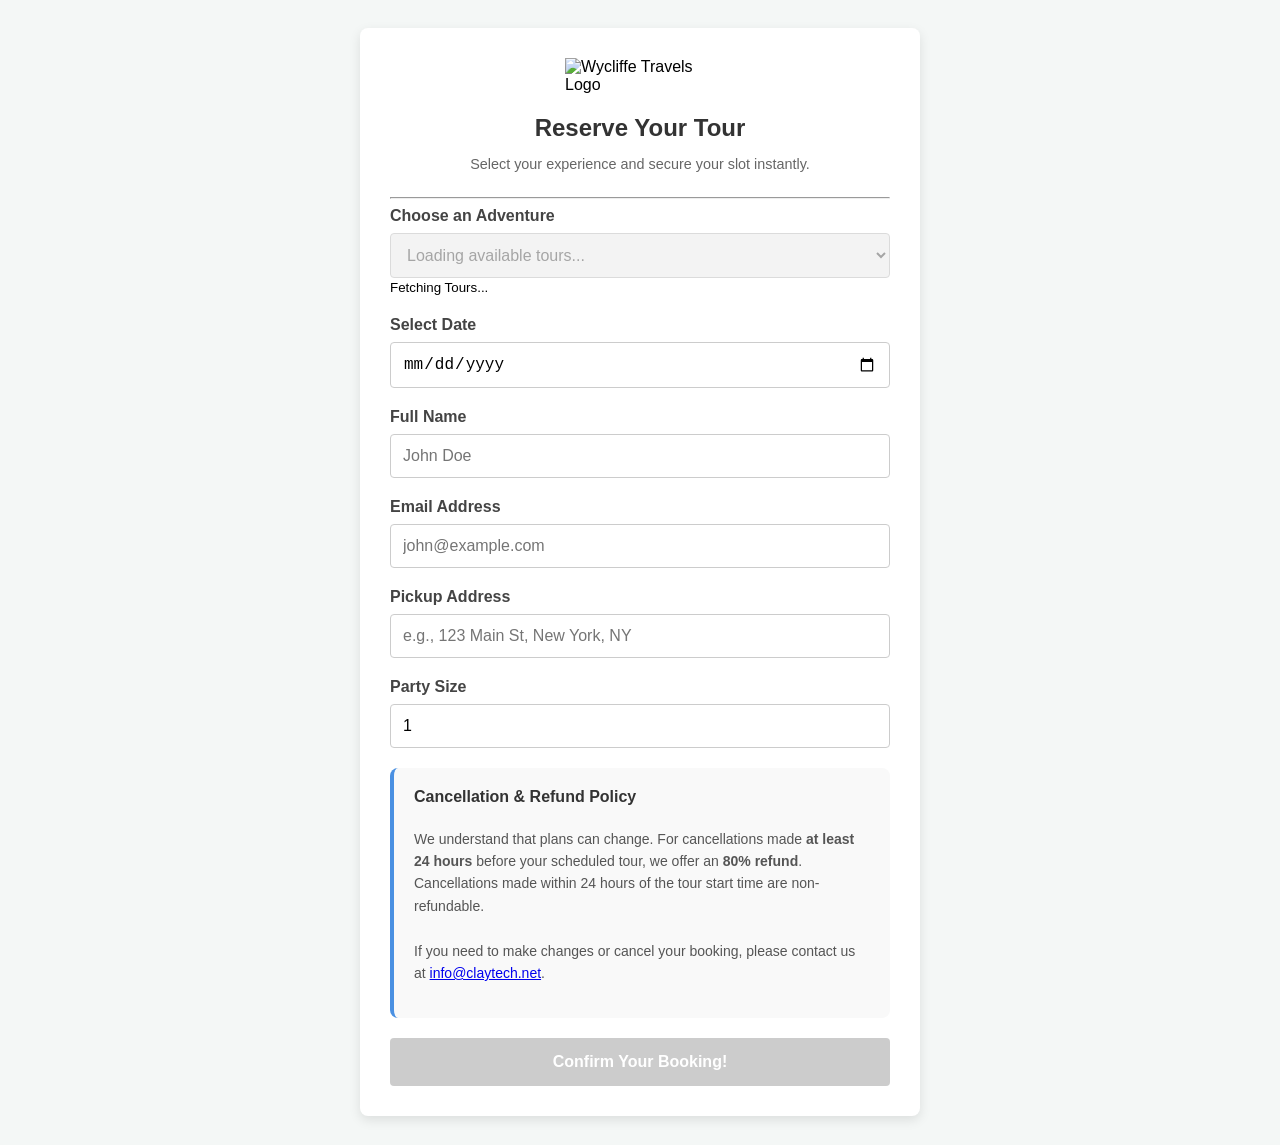
==== index.html @ ba6a8d34 "WYCLIFFE webpages" ====
<!DOCTYPE html>
<html lang="en">
<head>
    <meta charset="UTF-8">
    <meta name="viewport" content="width=device-width, initial-scale=1.0">
    <title>Book Your Adventure - Wycliffe Travels Safari & Tour</title>
    <link rel="stylesheet" href="styles.css">
</head>
<body>

<div class="booking-container">
    <div>
    <img src="https://clay-tech-public-assets.s3.us-east-1.amazonaws.com/Wycliffe+Travels+Logo.png" alt="Wycliffe Travels Logo" class="logo">
    </div>
    <h2>Reserve Your Tour</h2>
    <p class="subtitle">Select your experience and secure your slot instantly.</p>

    <hr>

    <form id="bookingForm">

        <div class="form-group">
            <label for="tourSelect">Choose an Adventure</label>
            <select id="tourSelect" required disabled>
                <option value="" selected disabled>Loading available tours...</option>
            </select>
            <small id="loadingStatus" class="status-text">Fetching Tours...</small>
        </div>

        <div class="form-group">
            <label for="bookingDate">Select Date</label>
            <input type="date" id="bookingDate" required>
        </div>

        <div class="form-row">
            <div class="form-group">
                <label for="customerName">Full Name</label>
                <input type="text" id="customerName" placeholder="John Doe" required minlength="3">
            </div>
            <div class="form-group">
                <label for="customerEmail">Email Address</label>
                <input type="email" id="customerEmail" placeholder="john@example.com" required>
            </div>
            <div class="form-group">
                <label for="pickupAddress">Pickup Address</label>
                <input type="text" id="pickupAddress" placeholder="e.g., 123 Main St, New York, NY" required minlength="5">
            </div>
            <div class="form-group">
                <label for="partySize">Party Size</label>
                <input type="number" id="partySize" name="partySize" min="1" max="25" step="1" value="1" required>
            </div>
        </div>

        <div style="background-color: #f9f9f9; padding: 20px; border-radius: 8px; border-left: 4px solid #4a90e2; margin: 20px 0;">
            <h4 style="margin-top: 0; color: #333;">Cancellation & Refund Policy</h4>
            <p style="font-size: 14px; color: #555; line-height: 1.6;">
                We understand that plans can change. For cancellations made <strong>at least 24 hours</strong> before your scheduled tour, we offer an <strong>80% refund</strong>.
                Cancellations made within 24 hours of the tour start time are non-refundable.
                <br><br>
                If you need to make changes or cancel your booking, please contact us at
                <a href="mailto:info@claytech.net">info@claytech.net</a>.
            </p>
        </div>
        <div id="messageBox" class="hidden"></div>
        <button type="submit" id="submitBtn" class="submit-button" disabled>
            Confirm Your Booking!
        </button>

    </form>
</div>
<script src="config.js"></script>
<script src="app.js"></script>
</body>
</html>
---- styles.css ----
/* General container styling */
body {
    font-family: 'Segoe UI', Tahoma, Geneva, Verdana, sans-serif;
    background-color: #f4f7f6;
    display: flex;
    justify-content: center;
    padding: 20px;
}

.booking-container {
    background-color: #ffffff;
    padding: 30px;
    border-radius: 8px;
    box-shadow: 0 4px 12px rgba(0, 0, 0, 0.1);
    width: 100%;
    max-width: 500px;
}

/* Logo styling */
.logo {
    display: block;
    max-width: 150px;
    height: auto;
    margin: 0 auto 20px auto;
}

/* Typography */
h2 {
    text-align: center;
    color: #333;
    margin-bottom: 10px;
}

.subtitle {
    text-align: center;
    color: #666;
    margin-bottom: 25px;
    font-size: 0.9em;
}

/* Form layout - Stacked vertically */
.form-group {
    width: 100%;
    margin-bottom: 20px;
}

.form-group label {
    display: block;
    margin-bottom: 8px;
    font-weight: 600;
    color: #444;
}

.form-group input,
.form-group select {
    width: 100%;
    padding: 12px;
    border: 1px solid #ccc;
    border-radius: 4px;
    box-sizing: border-box; /* Important for width calculations */
    font-size: 16px;
}

/* Button styling */
.submit-button {
    width: 100%;
    padding: 15px;
    background-color: #000000;
    color: white;
    border: none;
    border-radius: 4px;
    font-size: 16px;
    font-weight: bold;
    cursor: pointer;
    transition: background-color 0.3s;
}

.submit-button:hover {
    background-color: #4a4b52;
}

.submit-button:disabled {
    background-color: #ccc;
    cursor: not-allowed;
}

/* Status message styling */
#messageBox {
    margin-top: 15px;
    padding: 10px;
    border-radius: 4px;
    text-align: center;
}

.info { background-color: #e7f3ff; color: #004085; }
.success { background-color: #d4edda; color: #155724; }
.error { background-color: #f8d7da; color: #721c24; }
.hidden { display: none; }
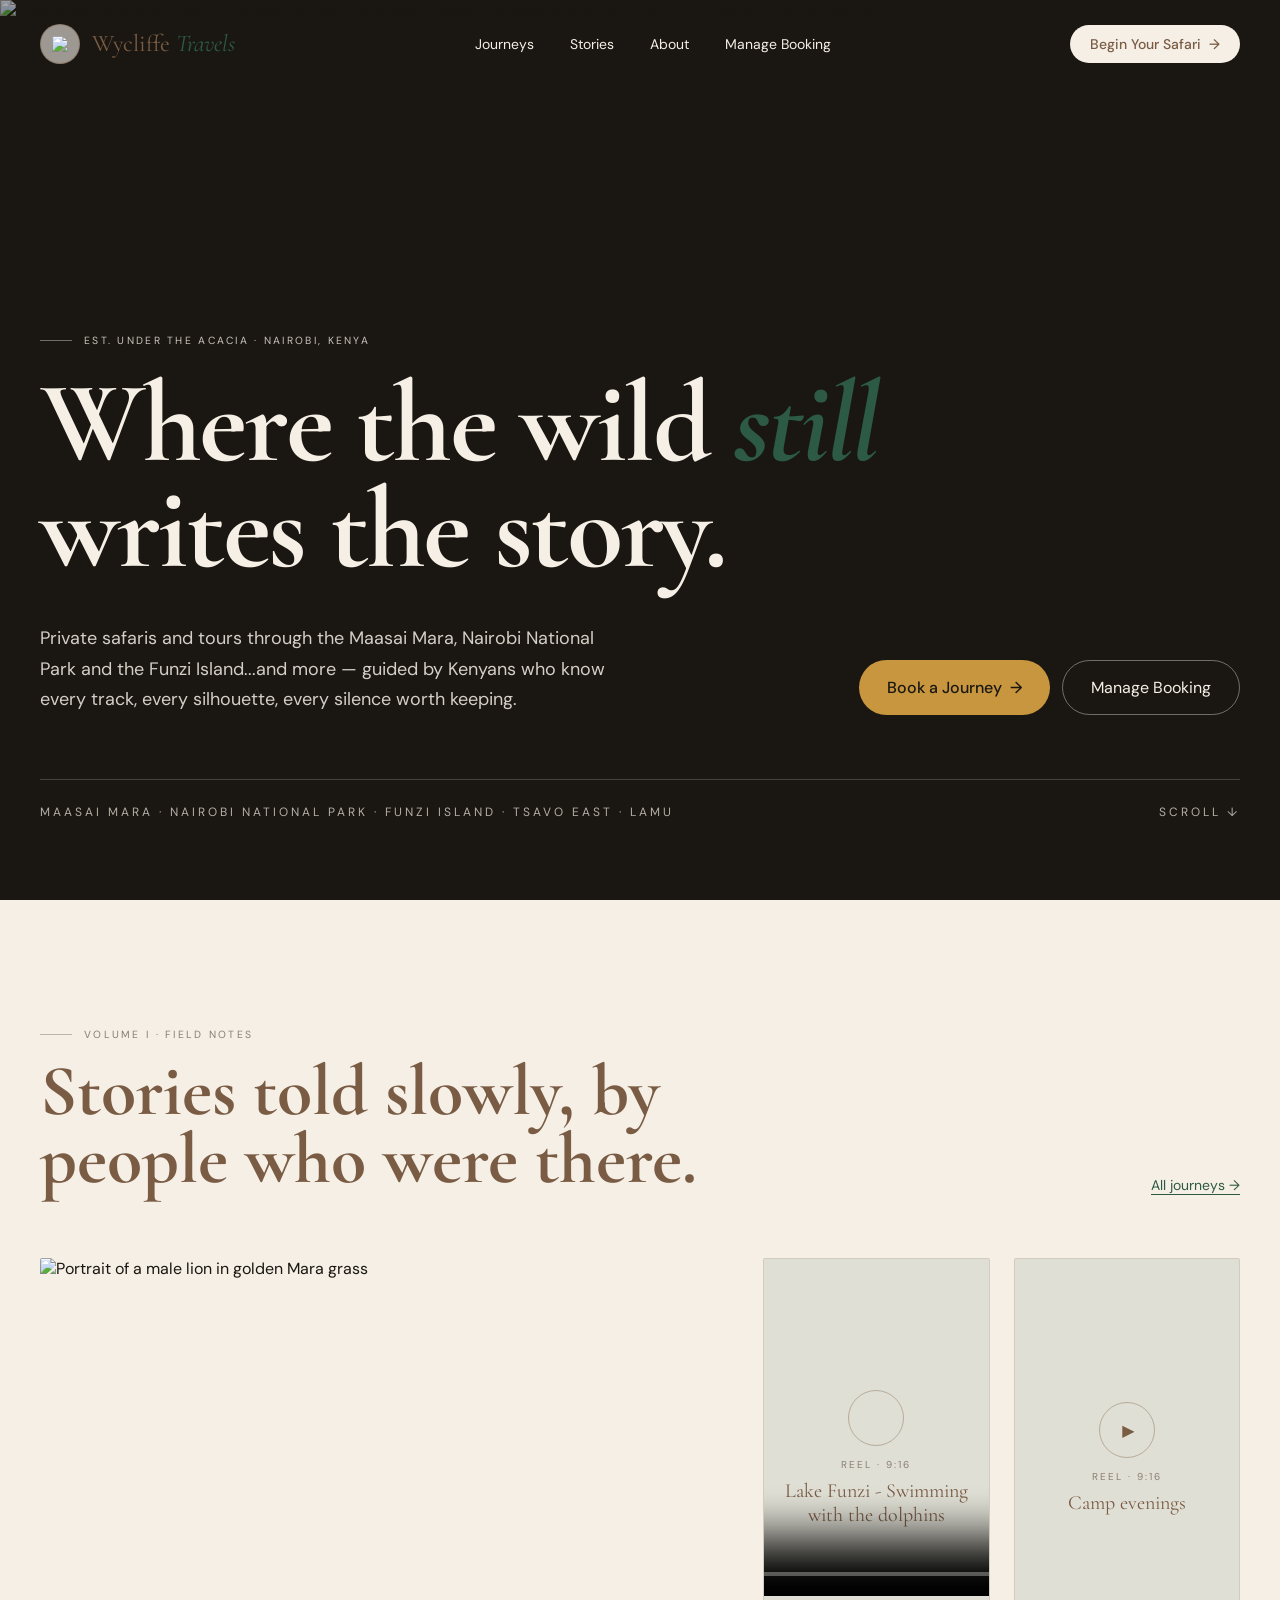
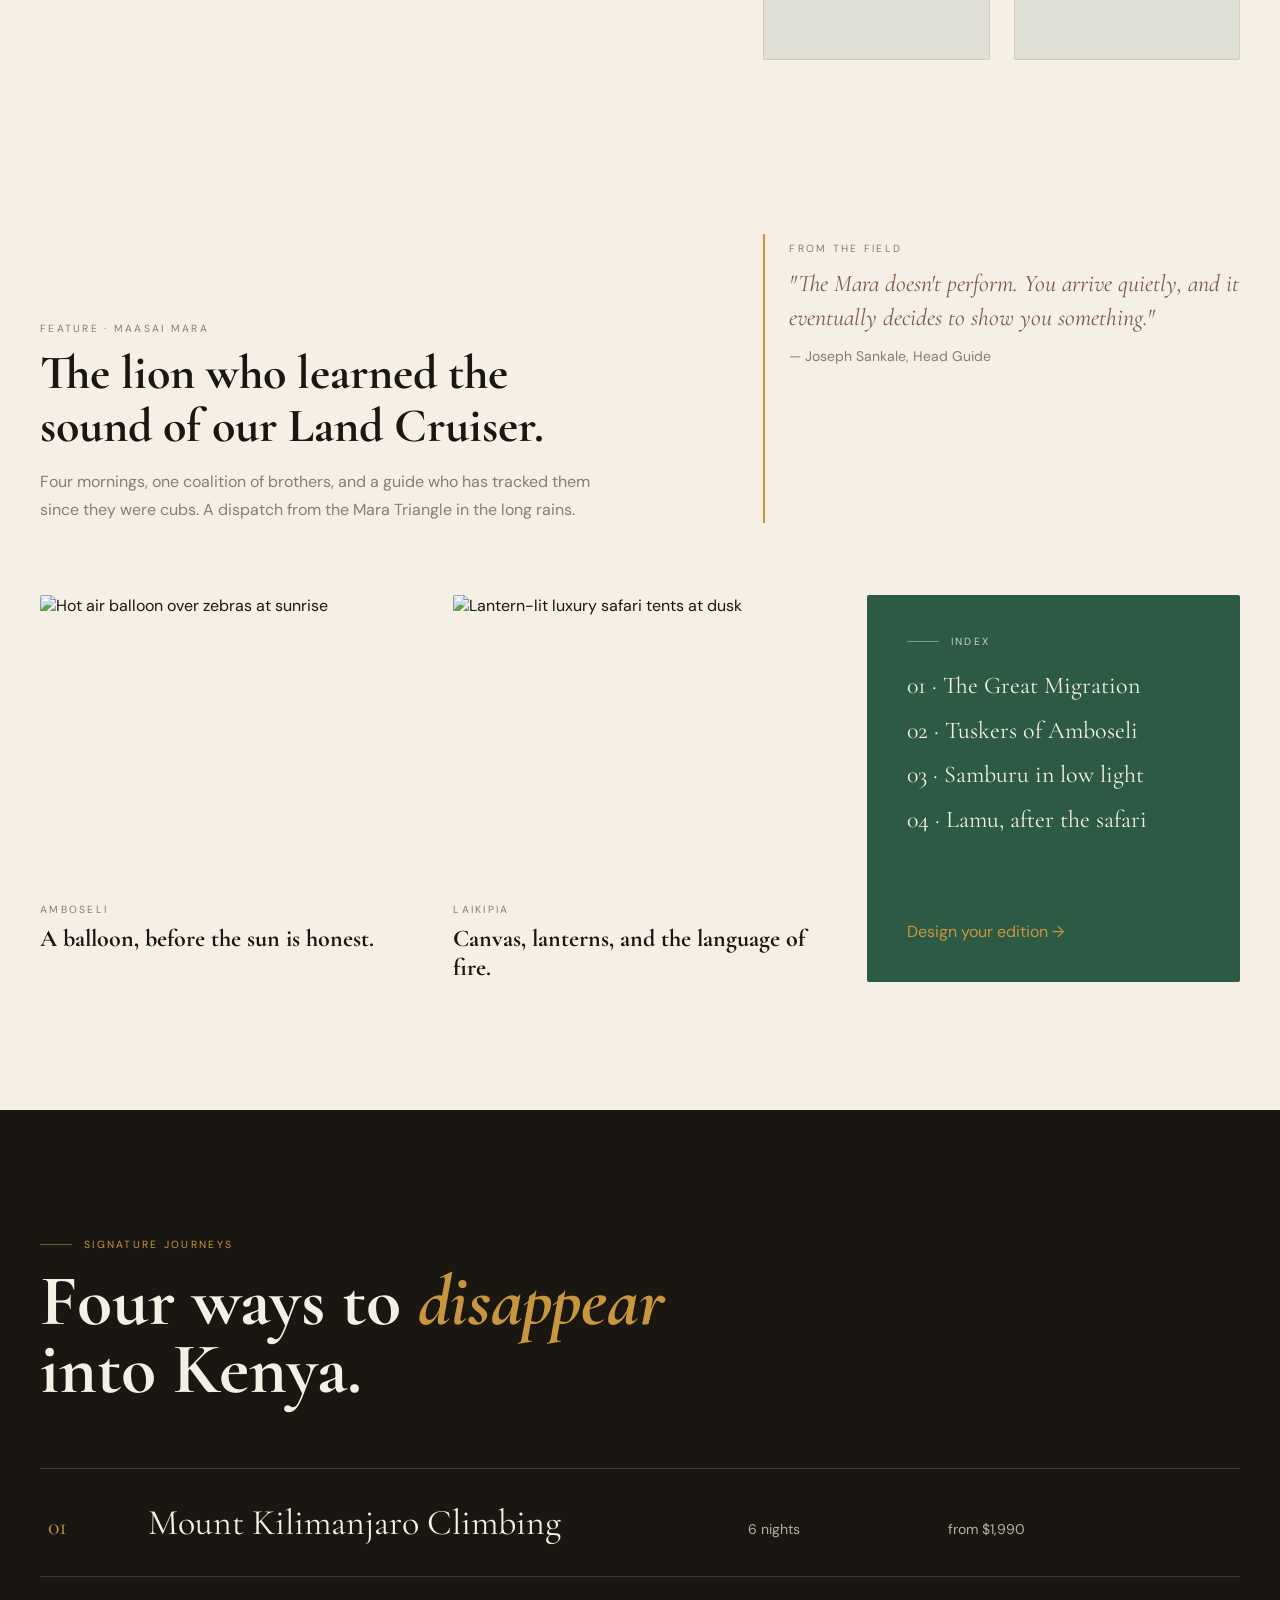
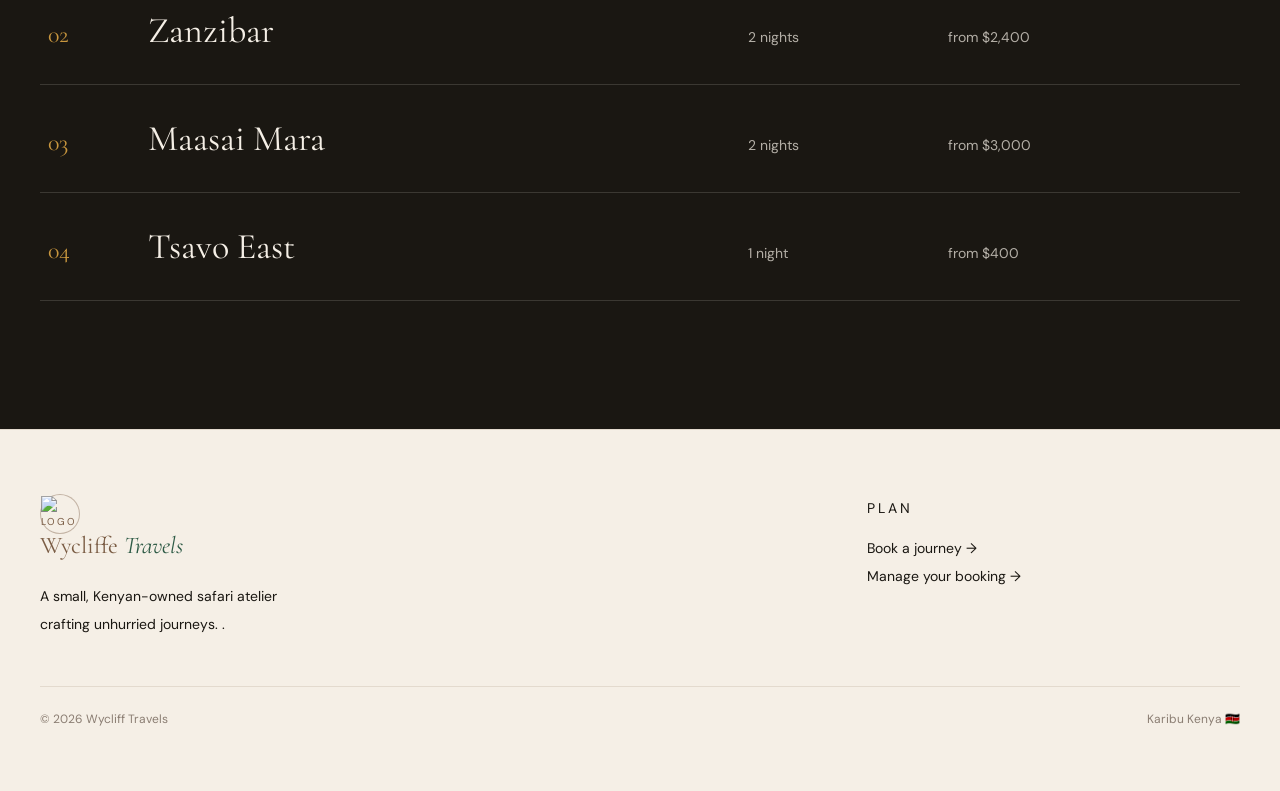
==== commit cc113de1: "new website." ====
--- a/index.html
+++ b/index.html
@@ -1,74 +1,1033 @@
 <!DOCTYPE html>
 <html lang="en">
 <head>
-    <meta charset="UTF-8">
-    <meta name="viewport" content="width=device-width, initial-scale=1.0">
-    <title>Book Your Adventure - Wycliffe Travels Safari & Tour</title>
-    <link rel="stylesheet" href="styles.css">
+  <meta charset="utf-8"/>
+  <meta name="viewport" content="width=device-width, initial-scale=1"/>
+  <title>Wycliffe Travels — Authentic Kenyan Safari &amp; Tour Experiences</title>
+  <meta name="author" content="Wycliffe Travels"/>
+  <meta name="description" content="Hand-crafted Kenyan safaris through the Maasai Mara, Amboseli and beyond. Wildlife, culture and quiet luxury under the acacia."/>
+  <meta property="og:type" content="website"/>
+  <meta property="og:title" content="Wycliffe Travels— Kenyan Safari &amp; Tours"/>
+  <meta property="og:description" content="Hand-crafted Kenyan safaris through the Maasai Mara, Amboseli and beyond."/>
+  <meta property="og:image" content="/src/assets/hero-savanna.jpg"/>
+  <meta name="twitter:card" content="summary"/>
+  <meta name="twitter:site" content="@WycliffeTravels"/>
+
+  <link rel="preconnect" href="https://fonts.googleapis.com"/>
+  <link rel="preconnect" href="https://fonts.gstatic.com" crossorigin/>
+  <link href="https://fonts.googleapis.com/css2?family=Cormorant+Garamond:ital,wght@0,400;0,500;0,600;1,400;1,500&family=DM+Sans:wght@300;400;500&display=swap" rel="stylesheet"/>
+
+  <style>
+    /* ── Design Tokens ───────────────────────────────────────────── */
+
+    :root {
+      --color-ink:     #1a1712;
+      --color-clay:    #7a5c44;
+      --color-cream:   #f5efe6;
+      --color-gold:    #c8963e;
+      --color-emerald: #2d5a45;
+      --color-muted:   #8a7d72;
+
+      --font-display: 'Cormorant Garamond', Georgia, serif;
+      --font-body:    'DM Sans', system-ui, sans-serif;
+    }
+
+    /* ── Reset ───────────────────────────────────────────────────── */
+    *, *::before, *::after { box-sizing: border-box; margin: 0; padding: 0; }
+    html { scroll-behavior: smooth; }
+    body {
+      font-family: var(--font-body);
+      background: var(--color-cream);
+      color: var(--color-ink);
+      -webkit-font-smoothing: antialiased;
+    }
+    img { display: block; max-width: 100%; }
+    a { color: inherit; text-decoration: none; }
+    ul { list-style: none; }
+
+    /* ── Utility Classes ─────────────────────────────────────────── */
+
+    /* Colors */
+    .text-cream   { color: var(--color-cream); }
+    .text-clay    { color: var(--color-clay); }
+    .text-gold    { color: var(--color-gold); }
+    .text-emerald { color: var(--color-emerald); }
+    .text-ink     { color: var(--color-ink); }
+    .text-muted   { color: var(--color-muted); }
+
+    .bg-ink    { background-color: var(--color-ink); }
+    .bg-cream  { background-color: var(--color-cream); }
+    .bg-emerald{ background-color: var(--color-emerald); }
+
+    /* Typography */
+    .font-display { font-family: var(--font-display); }
+
+    .eyebrow {
+      font-family: var(--font-body);
+      font-size: 0.65rem;
+      letter-spacing: 0.22em;
+      text-transform: uppercase;
+      color: var(--color-muted);
+      display: flex;
+      align-items: center;
+      gap: 0.75rem;
+    }
+    .eyebrow--gold  { color: var(--color-gold); }
+    .eyebrow--cream { color: rgba(245,239,230,0.8); }
+
+    .rule {
+      display: inline-block;
+      width: 2rem;
+      height: 1px;
+      background: currentColor;
+      opacity: 0.5;
+      flex-shrink: 0;
+    }
+
+    /* Layout */
+    .container {
+      width: 100%;
+      max-width: 88rem;
+      margin-left: auto;
+      margin-right: auto;
+      padding-left: 1.5rem;
+      padding-right: 1.5rem;
+    }
+    @media (min-width: 1024px) {
+      .container { padding-left: 2.5rem; padding-right: 2.5rem; }
+    }
+
+    /* ── HEADER ──────────────────────────────────────────────────── */
+    .site-header {
+      position: fixed;
+      top: 0; left: 0; right: 0;
+      z-index: 30;
+      transition: background 0.4s ease, backdrop-filter 0.4s ease, box-shadow 0.4s ease;
+    }
+    .site-header.scrolled {
+      background: rgba(26,23,18,0.85);
+      backdrop-filter: blur(12px);
+      -webkit-backdrop-filter: blur(12px);
+      box-shadow: 0 1px 0 rgba(245,239,230,0.08);
+    }
+    .header-inner {
+      display: flex;
+      align-items: center;
+      justify-content: space-between;
+      padding-top: 1.5rem;
+      padding-bottom: 1.5rem;
+      color: var(--color-cream);
+    }
+    .logo {
+      display: flex;
+      align-items: center;
+      gap: 0.75rem;
+    }
+    .logo-mark {
+      height: 2.5rem;
+      width: 2.5rem;
+      border-radius: 50%;
+      border: 1px solid rgba(122,92,68,0.4);
+      background: rgba(245,239,230,0.6);
+      display: flex;
+      align-items: center;
+      justify-content: center;
+      font-size: 0.625rem;
+      letter-spacing: 0.2em;
+      text-transform: uppercase;
+      color: var(--color-clay);
+      flex-shrink: 0;
+    }
+    .logo-text {
+      font-family: var(--font-display);
+      font-size: 1.5rem;
+      line-height: 1;
+      color: var(--color-clay);
+    }
+    .logo-text em { font-style: italic; color: var(--color-emerald); }
+
+    .site-nav {
+      display: none;
+      align-items: center;
+      gap: 2.25rem;
+      font-size: 0.875rem;
+    }
+    @media (min-width: 768px) { .site-nav { display: flex; } }
+    .site-nav a {
+      color: var(--color-cream);
+      transition: color 0.2s;
+    }
+    .site-nav a:hover { color: var(--color-gold); }
+
+    /* Mobile hamburger */
+    .nav-toggle {
+      display: flex;
+      flex-direction: column;
+      justify-content: center;
+      gap: 5px;
+      width: 2rem;
+      height: 2rem;
+      background: none;
+      border: none;
+      cursor: pointer;
+      padding: 2px;
+      flex-shrink: 0;
+    }
+    @media (min-width: 768px) { .nav-toggle { display: none; } }
+    .nav-toggle span {
+      display: block;
+      width: 100%;
+      height: 1px;
+      background: var(--color-cream);
+      transition: transform 0.3s ease, opacity 0.3s ease;
+      transform-origin: center;
+    }
+    .nav-toggle.open span:nth-child(1) { transform: translateY(6px) rotate(45deg); }
+    .nav-toggle.open span:nth-child(2) { opacity: 0; transform: scaleX(0); }
+    .nav-toggle.open span:nth-child(3) { transform: translateY(-6px) rotate(-45deg); }
+
+    /* Mobile nav drawer */
+    .mobile-nav {
+      display: none;
+      flex-direction: column;
+      gap: 0;
+      background: rgba(26,23,18,0.97);
+      backdrop-filter: blur(12px);
+      -webkit-backdrop-filter: blur(12px);
+      padding: 0 1.5rem 1.5rem;
+      overflow: hidden;
+      max-height: 0;
+      transition: max-height 0.4s ease, padding 0.3s ease;
+    }
+    .mobile-nav.open {
+      display: flex;
+      max-height: 20rem;
+      padding-bottom: 1.5rem;
+    }
+    .mobile-nav a {
+      color: var(--color-cream);
+      font-size: 0.875rem;
+      padding: 0.9rem 0;
+      border-bottom: 1px solid rgba(245,239,230,0.1);
+      transition: color 0.2s;
+    }
+    .mobile-nav a:last-child { border-bottom: none; }
+    .mobile-nav a:hover { color: var(--color-gold); }
+
+    /* Active nav link */
+    .site-nav a.active { color: var(--color-gold); }
+
+    .btn-header {
+      display: none;
+      align-items: center;
+      gap: 0.5rem;
+      padding: 0.625rem 1.25rem;
+      border-radius: 9999px;
+      background: var(--color-cream);
+      color: var(--color-clay);
+      font-size: 0.875rem;
+      font-weight: 500;
+      transition: background 0.2s, color 0.2s;
+    }
+    @media (min-width: 768px) { .btn-header { display: inline-flex; } }
+    .btn-header:hover { background: var(--color-gold); color: var(--color-ink); }
+
+    /* ── HERO ────────────────────────────────────────────────────── */
+    .hero {
+      position: relative;
+      min-height: 100vh;
+      width: 100%;
+      overflow: hidden;
+      background: var(--color-ink);
+    }
+    .hero-img {
+      position: absolute;
+      inset: 0;
+      width: 100%;
+      height: 100%;
+      object-fit: cover;
+    }
+    .hero-overlay {
+      position: absolute;
+      inset: 0;
+      background: linear-gradient(to bottom,
+        rgba(26,23,18,0.40) 0%,
+        rgba(26,23,18,0.10) 45%,
+        rgba(26,23,18,0.70) 100%);
+    }
+    .hero-content {
+      position: relative;
+      z-index: 10;
+      min-height: 100vh;
+      display: flex;
+      flex-direction: column;
+      justify-content: flex-end;
+      padding-top: 10rem;
+      padding-bottom: 5rem;
+      color: var(--color-cream);
+    }
+    .hero-eyebrow { color: rgba(245,239,230,0.8); }
+    .hero-headline {
+      margin-top: 1.5rem;
+      font-family: var(--font-display);
+      font-size: clamp(3rem, 9vw, 8.5rem);
+      line-height: 0.92;
+      letter-spacing: -0.02em;
+      max-width: 62rem;
+    }
+    .hero-headline em { font-style: italic; color: var(--color-gold); }
+
+    .hero-body {
+      margin-top: 2.5rem;
+      display: grid;
+      gap: 2rem;
+      align-items: flex-end;
+    }
+    @media (min-width: 768px) {
+      .hero-body { grid-template-columns: 1fr auto; }
+    }
+    .hero-desc {
+      max-width: 36rem;
+      color: rgba(245,239,230,0.85);
+      font-size: 1.125rem;
+      line-height: 1.7;
+    }
+    .hero-ctas { display: flex; flex-wrap: wrap; gap: 0.75rem; }
+
+    .btn-primary {
+      display: inline-flex;
+      align-items: center;
+      gap: 0.5rem;
+      padding: 1rem 1.75rem;
+      border-radius: 9999px;
+      background: var(--color-gold);
+      color: var(--color-ink);
+      font-weight: 500;
+      transition: background 0.2s, color 0.2s;
+    }
+    .btn-primary:hover { background: var(--color-cream); }
+
+    .btn-outline {
+      display: inline-flex;
+      align-items: center;
+      gap: 0.5rem;
+      padding: 1rem 1.75rem;
+      border-radius: 9999px;
+      border: 1px solid rgba(245,239,230,0.4);
+      color: var(--color-cream);
+      transition: background 0.2s;
+    }
+    .btn-outline:hover { background: rgba(245,239,230,0.1); }
+
+    .hero-footer {
+      margin-top: 4rem;
+      display: flex;
+      align-items: center;
+      justify-content: space-between;
+      border-top: 1px solid rgba(245,239,230,0.2);
+      padding-top: 1.5rem;
+      font-size: 0.75rem;
+      letter-spacing: 0.25em;
+      text-transform: uppercase;
+      color: rgba(245,239,230,0.7);
+    }
+    .hero-footer .scroll-hint { display: none; }
+    @media (min-width: 640px) { .hero-footer .scroll-hint { display: inline; } }
+
+    /* ── STORIES SECTION ─────────────────────────────────────────── */
+    .stories-section {
+      background: var(--color-cream);
+      padding-top: 6rem;
+      padding-bottom: 6rem;
+    }
+    @media (min-width: 1024px) {
+      .stories-section { padding-top: 8rem; padding-bottom: 8rem; }
+    }
+
+    .stories-header {
+      display: flex;
+      align-items: flex-end;
+      justify-content: space-between;
+      gap: 1.5rem;
+      margin-bottom: 4rem;
+    }
+    .stories-headline {
+      margin-top: 1rem;
+      font-family: var(--font-display);
+      font-size: clamp(2.5rem, 6vw, 4.5rem);
+      line-height: 0.95;
+      color: var(--color-clay);
+      max-width: 42rem;
+    }
+    .stories-all-link {
+      display: none;
+      font-size: 0.875rem;
+      color: var(--color-emerald);
+      text-decoration: underline;
+      text-underline-offset: 4px;
+      transition: color 0.2s;
+      white-space: nowrap;
+    }
+    @media (min-width: 768px) { .stories-all-link { display: inline; } }
+    .stories-all-link:hover { color: var(--color-clay); }
+
+    /* Grid */
+    .stories-grid {
+      display: grid;
+      grid-template-columns: repeat(12, 1fr);
+      gap: 1.5rem;
+    }
+    @media (min-width: 1024px) { .stories-grid { gap: 2.5rem; } }
+
+    .article-feature {
+      grid-column: span 12;
+    }
+    @media (min-width: 1024px) { .article-feature { grid-column: span 7; } }
+
+    .article-feature .img-wrap {
+      overflow: hidden;
+      border-radius: 2px;
+    }
+    .article-feature img {
+      width: 100%;
+      height: 520px;
+      object-fit: cover;
+      transition: transform 1.2s ease;
+    }
+    @media (min-width: 1024px) { .article-feature img { height: 640px; } }
+    .article-feature:hover img { transform: scale(1.05); }
+
+    .article-feature h3 {
+      margin-top: 0.75rem;
+      font-family: var(--font-display);
+      font-size: clamp(2rem, 4vw, 3rem);
+      line-height: 1.1;
+      color: var(--color-ink);
+      max-width: 36rem;
+    }
+    .article-feature p.desc {
+      margin-top: 1rem;
+      max-width: 36rem;
+      color: var(--color-muted);
+      line-height: 1.7;
+    }
+
+    .stories-aside {
+      grid-column: span 12;
+      display: grid;
+      grid-template-columns: 1fr 1fr;
+      gap: 1.5rem;
+    }
+    @media (min-width: 1024px) { .stories-aside { grid-column: span 5; } }
+
+    .reel-card {
+      position: relative;
+      aspect-ratio: 9/16;
+      background: rgba(45,90,69,0.1);
+      border: 1px solid rgba(122,92,68,0.15);
+      border-radius: 2px;
+      overflow: hidden;
+    }
+    .reel-inner {
+      position: absolute;
+      inset: 0;
+      display: flex;
+      flex-direction: column;
+      align-items: center;
+      justify-content: center;
+      color: rgba(122,92,68,0.7);
+      text-align: center;
+      padding: 1rem;
+    }
+    .reel-play {
+      height: 3.5rem;
+      width: 3.5rem;
+      border-radius: 50%;
+      border: 1px solid rgba(122,92,68,0.4);
+      display: flex;
+      align-items: center;
+      justify-content: center;
+      margin-bottom: 0.75rem;
+    }
+    .reel-label {
+      font-size: 0.625rem;
+      letter-spacing: 0.2em;
+      text-transform: uppercase;
+      color: var(--color-muted);
+    }
+    .reel-title {
+      margin-top: 0.5rem;
+      font-family: var(--font-display);
+      font-size: 1.25rem;
+      color: var(--color-clay);
+    }
+
+    .blockquote-card {
+      grid-column: span 2;
+      border-left: 2px solid var(--color-gold);
+      padding: 0.5rem 0 0.5rem 1.5rem;
+    }
+    .blockquote-card blockquote {
+      margin-top: 0.75rem;
+      font-family: var(--font-display);
+      font-size: 1.5rem;
+      font-style: italic;
+      color: var(--color-clay);
+      line-height: 1.4;
+    }
+    .blockquote-card cite {
+      display: block;
+      margin-top: 0.75rem;
+      font-size: 0.875rem;
+      color: var(--color-muted);
+      font-style: normal;
+    }
+
+    .article-small {
+      grid-column: span 12;
+      margin-top: 2rem;
+    }
+    @media (min-width: 768px) { .article-small { grid-column: span 6; } }
+    @media (min-width: 1024px) { .article-small { grid-column: span 4; } }
+
+    .article-small .img-wrap {
+      overflow: hidden;
+      border-radius: 2px;
+    }
+    .article-small img {
+      width: 100%;
+      height: 18rem;
+      object-fit: cover;
+    }
+    .article-small h3 {
+      margin-top: 0.5rem;
+      font-family: var(--font-display);
+      font-size: 1.5rem;
+      color: var(--color-ink);
+    }
+
+    .index-card {
+      grid-column: span 12;
+      margin-top: 2rem;
+      background: var(--color-emerald);
+      color: var(--color-cream);
+      padding: 2rem;
+      border-radius: 2px;
+      display: flex;
+      flex-direction: column;
+      justify-content: space-between;
+      min-height: 18rem;
+    }
+    @media (min-width: 1024px) { .index-card { grid-column: span 4; padding: 2.5rem; } }
+
+    .index-card ul {
+      margin-top: 1.5rem;
+      display: flex;
+      flex-direction: column;
+      gap: 1rem;
+      font-family: var(--font-display);
+      font-size: 1.5rem;
+      line-height: 1.2;
+    }
+    .index-card a {
+      margin-top: 2rem;
+      display: inline-flex;
+      align-items: center;
+      gap: 0.5rem;
+      color: var(--color-gold);
+      transition: color 0.2s;
+    }
+    .index-card a:hover { color: var(--color-cream); }
+
+    /* ── JOURNEYS SECTION ────────────────────────────────────────── */
+    .journeys-section {
+      background: var(--color-ink);
+      color: var(--color-cream);
+      padding-top: 6rem;
+      padding-bottom: 6rem;
+    }
+    @media (min-width: 1024px) {
+      .journeys-section { padding-top: 8rem; padding-bottom: 8rem; }
+    }
+    .journeys-headline {
+      margin-top: 1rem;
+      font-family: var(--font-display);
+      font-size: clamp(2.5rem, 7vw, 4.5rem);
+      line-height: 0.95;
+      max-width: 42rem;
+    }
+    .journeys-headline em { font-style: italic; color: var(--color-gold); }
+
+    .journeys-list {
+      margin-top: 4rem;
+      border-top: 1px solid rgba(245,239,230,0.15);
+      border-bottom: 1px solid rgba(245,239,230,0.15);
+    }
+    .journey-row {
+      display: grid;
+      grid-template-columns: repeat(12, 1fr);
+      gap: 1rem;
+      padding: 2rem 0.5rem;
+      align-items: baseline;
+      border-bottom: 1px solid rgba(245,239,230,0.15);
+      text-decoration: none;
+      color: var(--color-cream);
+      transition: background 0.2s;
+    }
+    .journey-row:last-child { border-bottom: none; }
+    .journey-row:hover { background: rgba(245,239,230,0.04); }
+
+    .journey-num {
+      grid-column: span 2;
+    }
+    @media (min-width: 768px) { .journey-num { grid-column: span 1; } }
+    .journey-num span {
+      font-family: var(--font-display);
+      font-size: 1.5rem;
+      color: var(--color-gold);
+    }
+
+    .journey-name {
+      grid-column: span 10;
+      font-family: var(--font-display);
+      font-size: clamp(1.5rem, 3vw, 2.25rem);
+      transition: color 0.2s;
+    }
+    @media (min-width: 768px) { .journey-name { grid-column: span 6; } }
+    .journey-row:hover .journey-name { color: var(--color-gold); }
+
+    .journey-nights {
+      grid-column: span 6;
+      font-size: 0.875rem;
+      color: rgba(245,239,230,0.7);
+    }
+    @media (min-width: 768px) { .journey-nights { grid-column: span 2; } }
+
+    .journey-price {
+      grid-column: span 6;
+      font-size: 0.875rem;
+      color: rgba(245,239,230,0.7);
+    }
+    @media (min-width: 768px) { .journey-price { grid-column: span 2; } }
+
+    .journey-arrow {
+      display: none;
+      grid-column: span 1;
+      text-align: right;
+      color: var(--color-gold);
+      opacity: 0;
+      transition: opacity 0.2s;
+    }
+    @media (min-width: 768px) { .journey-arrow { display: block; } }
+    .journey-row:hover .journey-arrow { opacity: 1; }
+
+    /* ── FOOTER ──────────────────────────────────────────────────── */
+    .site-footer {
+      background: var(--color-cream);
+      border-top: 1px solid rgba(122,92,68,0.15);
+      padding-top: 4rem;
+      padding-bottom: 4rem;
+    }
+    .footer-grid {
+      display: grid;
+      gap: 2.5rem;
+    }
+    @media (min-width: 768px) { .footer-grid { grid-template-columns: repeat(3, 1fr); } }
+
+    .footer-desc {
+      margin-top: 1.25rem;
+      font-size: 0.875rem;
+      color: var(--color-muted);
+      max-width: 18rem;
+      line-height: 1.6;
+    }
+    .footer-col .eyebrow { margin-bottom: 0.75rem; }
+    .footer-col p, .footer-col a {
+      font-size: 0.875rem;
+      line-height: 2;
+      color: var(--color-ink);
+    }
+    .footer-col a { display: block; transition: color 0.2s; }
+    .footer-col a:hover { color: var(--color-clay); }
+
+    .footer-bottom {
+      margin-top: 3rem;
+      padding-top: 1.5rem;
+      border-top: 1px solid rgba(122,92,68,0.15);
+      display: flex;
+      justify-content: space-between;
+      font-size: 0.75rem;
+      color: var(--color-muted);
+    }
+
+    /* ── Scroll Reveal ───────────────────────────────────────────── */
+    .reveal {
+      opacity: 0;
+      transform: translateY(28px);
+      transition: opacity 0.7s ease, transform 0.7s ease;
+    }
+    .reveal.visible {
+      opacity: 1;
+      transform: translateY(0);
+    }
+    /* Staggered children */
+    .reveal-stagger > * {
+      opacity: 0;
+      transform: translateY(22px);
+      transition: opacity 0.6s ease, transform 0.6s ease;
+    }
+    .reveal-stagger.visible > *:nth-child(1) { opacity:1; transform:translateY(0); transition-delay: 0s;    }
+    .reveal-stagger.visible > *:nth-child(2) { opacity:1; transform:translateY(0); transition-delay: 0.12s; }
+    .reveal-stagger.visible > *:nth-child(3) { opacity:1; transform:translateY(0); transition-delay: 0.24s; }
+    .reveal-stagger.visible > *:nth-child(4) { opacity:1; transform:translateY(0); transition-delay: 0.36s; }
+  </style>
 </head>
 <body>
 
-<div class="booking-container">
-    <div>
-    <img src="https://clay-tech-public-assets.s3.us-east-1.amazonaws.com/Wycliffe+Travels+Logo.png" alt="Wycliffe Travels Logo" class="logo">
+<main>
+
+  <!-- ── HEADER ── -->
+  <header class="site-header" id="site-header">
+    <div class="container header-inner">
+      <a href="/" class="logo" aria-label="Home">
+        <div class="logo-mark" aria-label="Logo"><img src="https://clay-tech-public-assets.s3.us-east-1.amazonaws.com/Wycliffe+Travels+Logo.png"/></div>
+        <span class="logo-text font-display">Wycliffe <em>Travels</em></span>
+      </a>
+
+      <nav class="site-nav" id="site-nav" aria-label="Main navigation">
+        <a href="#journeys" data-section="journeys">Journeys</a>
+        <a href="#stories"  data-section="stories">Stories</a>
+        <a href="#about"    data-section="about">About</a>
+        <a href="/bk/manage.html">Manage Booking</a>
+      </nav>
+
+      <a href="/bk/create.html" class="btn-header">
+        Begin Your Safari <span aria-hidden="true">→</span>
+      </a>
+
+      <button class="nav-toggle" id="nav-toggle" aria-label="Open menu" aria-expanded="false">
+        <span></span><span></span><span></span>
+      </button>
     </div>
-    <h2>Reserve Your Tour</h2>
-    <p class="subtitle">Select your experience and secure your slot instantly.</p>
-
-    <hr>
-
-    <form id="bookingForm">
-
-        <div class="form-group">
-            <label for="tourSelect">Choose an Adventure</label>
-            <select id="tourSelect" required disabled>
-                <option value="" selected disabled>Loading available tours...</option>
-            </select>
-            <small id="loadingStatus" class="status-text">Fetching Tours...</small>
+
+    <!-- Mobile drawer -->
+    <nav class="mobile-nav" id="mobile-nav" aria-label="Mobile navigation">
+      <a href="#journeys">Journeys</a>
+      <a href="#stories">Stories</a>
+      <a href="#about">About</a>
+      <a href="/bk/manage.html">Manage Booking</a>
+      <a href="/bk/create.html" style="color:var(--color-gold)">Begin Your Safari →</a>
+    </nav>
+  </header>
+
+  <!-- ── HERO ── -->
+  <section class="hero">
+    <img
+      src="/src/assets/hero-savanna.jpg"
+      alt="Elephants walking across the Kenyan savanna at sunset beneath an acacia tree, with Mount Kilimanjaro on the horizon"
+      width="1920" height="1280"
+      class="hero-img"
+    />
+    <div class="hero-overlay"></div>
+
+    <div class="container hero-content">
+      <p class="eyebrow hero-eyebrow">
+        <span class="rule"></span>
+        Est. under the acacia · Nairobi, Kenya
+      </p>
+
+      <h1 class="hero-headline font-display">
+        Where the wild <em style="color: var(--color-emerald);">still</em> writes the story.
+      </h1>
+
+      <div class="hero-body">
+        <p class="hero-desc">
+          Private safaris and tours through the Maasai Mara, Nairobi National Park and the Funzi Island...and more — guided by Kenyans who know every track, every silhouette, every silence worth keeping.
+        </p>
+        <div class="hero-ctas">
+          <a href="/bk/create.html" class="btn-primary">Book a Journey <span aria-hidden="true">→</span></a>
+          <a href="/bk/manage.html" class="btn-outline">Manage Booking</a>
         </div>
-
-        <div class="form-group">
-            <label for="bookingDate">Select Date</label>
-            <input type="date" id="bookingDate" required>
+      </div>
+
+      <div class="hero-footer">
+        <span>Maasai Mara · Nairobi National Park  · Funzi Island · Tsavo East · Lamu</span>
+        <span class="scroll-hint">Scroll ↓</span>
+      </div>
+    </div>
+  </section>
+
+  <!-- ── STORIES ── -->
+  <section id="stories" class="stories-section">
+    <div class="container">
+
+      <div class="stories-header reveal">
+        <div>
+          <p class="eyebrow">
+            <span class="rule"></span>
+            Volume I · Field Notes
+          </p>
+          <h2 class="stories-headline font-display">
+            Stories told slowly, by people who were there.
+          </h2>
         </div>
-
-        <div class="form-row">
-            <div class="form-group">
-                <label for="customerName">Full Name</label>
-                <input type="text" id="customerName" placeholder="John Doe" required minlength="3">
+        <a href="#journeys" class="stories-all-link">All journeys →</a>
+      </div>
+
+      <div class="stories-grid">
+
+        <!-- Feature article -->
+        <article class="article-feature reveal">
+          <div class="img-wrap">
+            <img
+              src="/src/assets/lion.jpg"
+              alt="Portrait of a male lion in golden Mara grass"
+              width="900" height="1100"
+              loading="lazy"
+            />
+          </div>
+          <p class="eyebrow" style="margin-top:1.5rem;">Feature · Maasai Mara</p>
+          <h3>The lion who learned the sound of our Land Cruiser.</h3>
+          <p class="desc">Four mornings, one coalition of brothers, and a guide who has tracked them since they were cubs. A dispatch from the Mara Triangle in the long rains.</p>
+        </article>
+
+        <!-- Aside: reels + quote -->
+        <aside class="stories-aside reveal" style="transition-delay:0.15s">
+          <div class="reel-card">
+            <div class="reel-inner">
+              <div class="reel-play"><span style="margin-left:3px;color:var(--color-clay)"><!--▶--><video width="640" height="360" controls poster="thumbnail.jpg">
+  <source src="/videos/WhatsApp Video 2026-05-11 at 04.24.12.mp4" type="video/mp4">
+  <!--<source src="video.webm" type="video/webm">-->
+  Your browser does not support the video tag.
+</video></span></div>
+              <p class="reel-label">Reel · 9:16</p>
+              <p class="reel-title font-display">Lake Funzi - Swimming with the dolphins</p>
             </div>
-            <div class="form-group">
-                <label for="customerEmail">Email Address</label>
-                <input type="email" id="customerEmail" placeholder="john@example.com" required>
+          </div>
+          <div class="reel-card">
+            <div class="reel-inner">
+              <div class="reel-play"><span style="margin-left:3px;color:var(--color-clay)">▶</span></div>
+              <p class="reel-label">Reel · 9:16</p>
+              <p class="reel-title font-display">Camp evenings</p>
             </div>
-            <div class="form-group">
-                <label for="pickupAddress">Pickup Address</label>
-                <input type="text" id="pickupAddress" placeholder="e.g., 123 Main St, New York, NY" required minlength="5">
-            </div>
-            <div class="form-group">
-                <label for="partySize">Party Size</label>
-                <input type="number" id="partySize" name="partySize" min="1" max="25" step="1" value="1" required>
-            </div>
+          </div>
+          <div class="blockquote-card">
+            <p class="eyebrow">From the field</p>
+            <blockquote>"The Mara doesn't perform. You arrive quietly, and it eventually decides to show you something."</blockquote>
+            <cite>— Joseph Sankale, Head Guide</cite>
+          </div>
+        </aside>
+
+        <!-- Small articles -->
+        <article class="article-small reveal" style="transition-delay:0.05s">
+          <div class="img-wrap">
+            <img src="/src/assets/balloon.jpg" alt="Hot air balloon over zebras at sunrise" width="900" height="700" loading="lazy"/>
+          </div>
+          <p class="eyebrow" style="margin-top:1.25rem;">Amboseli</p>
+          <h3>A balloon, before the sun is honest.</h3>
+        </article>
+
+        <article class="article-small reveal" style="transition-delay:0.15s">
+          <div class="img-wrap">
+            <img src="/src/assets/camp.jpg" alt="Lantern-lit luxury safari tents at dusk" width="900" height="700" loading="lazy"/>
+          </div>
+          <p class="eyebrow" style="margin-top:1.25rem;">Laikipia</p>
+          <h3>Canvas, lanterns, and the language of fire.</h3>
+        </article>
+
+        <!-- Index card -->
+        <aside class="index-card reveal" style="transition-delay:0.25s">
+          <div>
+            <p class="eyebrow eyebrow--cream">
+              <span class="rule"></span>
+              Index
+            </p>
+            <ul>
+              <li>01 · The Great Migration</li>
+              <li>02 · Tuskers of Amboseli</li>
+              <li>03 · Samburu in low light</li>
+              <li>04 · Lamu, after the safari</li>
+            </ul>
+          </div>
+          <a href="/bk/create.html">Design your edition →</a>
+        </aside>
+
+      </div>
+    </div>
+  </section>
+
+  <!-- ── JOURNEYS ── -->
+  <section id="journeys" class="journeys-section">
+    <div class="container">
+      <p class="eyebrow eyebrow--gold reveal">
+        <span class="rule"></span>
+        Signature Journeys
+      </p>
+      <h2 class="journeys-headline font-display reveal" style="transition-delay:0.1s">
+        Four ways to <em>disappear</em> into Kenya.
+      </h2>
+
+      <div class="journeys-list reveal-stagger" style="margin-top:4rem">
+
+        <a href="/bk/create.html" class="journey-row">
+          <div class="journey-num"><span>01</span></div>
+          <div class="journey-name font-display">Mount Kilimanjaro Climbing</div>
+          <div class="journey-nights">6 nights</div>
+          <div class="journey-price">from $1,990</div>
+          <div class="journey-arrow">→</div>
+        </a>
+
+        <a href="/bk/create.html" class="journey-row">
+          <div class="journey-num"><span>02</span></div>
+          <div class="journey-name font-display">Zanzibar</div>
+          <div class="journey-nights">2 nights</div>
+          <div class="journey-price">from $2,400</div>
+          <div class="journey-arrow">→</div>
+        </a>
+
+        <a href="/bk/create.html" class="journey-row">
+          <div class="journey-num"><span>03</span></div>
+          <div class="journey-name font-display">Maasai Mara</div>
+          <div class="journey-nights">2 nights</div>
+          <div class="journey-price">from $3,000</div>
+          <div class="journey-arrow">→</div>
+        </a>
+
+        <a href="/bk/create.html" class="journey-row">
+          <div class="journey-num"><span>04</span></div>
+          <div class="journey-name font-display">Tsavo East</div>
+          <div class="journey-nights">1 night</div>
+          <div class="journey-price">from $400</div>
+          <div class="journey-arrow">→</div>
+        </a>
+
+      </div>
+    </div>
+  </section>
+
+  <!-- ── FOOTER ── -->
+  <footer id="about" class="site-footer">
+    <div class="container">
+      <div class="footer-grid">
+
+        <div class="footer-col">
+          <a href="/" class="logo" aria-label="Home">
+            <div class="logo-mark" aria-label="Logo"><img src="https://clay-tech-public-assets.s3.us-east-1.amazonaws.com/Wycliffe+Travels+Logo.png" alt="Logo"/></div>
+            <span class="logo-text font-display">Wycliffe <em>Travels</em></span>
+          </a>
+          <p class="footer-desc">A small, Kenyan-owned safari atelier crafting unhurried journeys<!-- since 2009-->. <!--Member, Ecotourism Kenya-->.</p>
         </div>
 
-        <div style="background-color: #f9f9f9; padding: 20px; border-radius: 8px; border-left: 4px solid #4a90e2; margin: 20px 0;">
-            <h4 style="margin-top: 0; color: #333;">Cancellation & Refund Policy</h4>
-            <p style="font-size: 14px; color: #555; line-height: 1.6;">
-                We understand that plans can change. For cancellations made <strong>at least 24 hours</strong> before your scheduled tour, we offer an <strong>80% refund</strong>.
-                Cancellations made within 24 hours of the tour start time are non-refundable.
-                <br><br>
-                If you need to make changes or cancel your booking, please contact us at
-                <a href="mailto:info@claytech.net">info@claytech.net</a>.
-            </p>
+        <div class="footer-col">
+          <p class="eyebrow"><!--Visit--></p>
+          <p><!--Karen Road, Nairobi--></p>
+          <p><!--hello@jambosafaris.co.ke--></p>
+          <p><!--+254 700 000 000--></p>
         </div>
-        <div id="messageBox" class="hidden"></div>
-        <button type="submit" id="submitBtn" class="submit-button" disabled>
-            Confirm Your Booking!
-        </button>
-
-    </form>
-</div>
-<script src="config.js"></script>
-<script src="app.js"></script>
+
+        <div class="footer-col">
+          <p class="eyebrow">Plan</p>
+          <a href="/bk/create.html">Book a journey →</a>
+          <a href="/bk/manage.html">Manage your booking →</a>
+        </div>
+
+      </div>
+
+      <div class="footer-bottom">
+        <span>© 2026 Wycliff Travels</span>
+        <span>Karibu Kenya 🇰🇪</span>
+      </div>
+    </div>
+  </footer>
+
+</main>
+
+<script>
+  /* ─────────────────────────────────────────────────────────────────
+     1. STICKY HEADER — adds .scrolled class after hero
+  ───────────────────────────────────────────────────────────────── */
+  const header = document.getElementById('site-header');
+
+  function updateHeader() {
+    if (window.scrollY > 60) {
+      header.classList.add('scrolled');
+    } else {
+      header.classList.remove('scrolled');
+    }
+  }
+  window.addEventListener('scroll', updateHeader, { passive: true });
+  updateHeader(); // run on load in case page is already scrolled
+
+  /* ─────────────────────────────────────────────────────────────────
+     2. MOBILE NAV TOGGLE
+  ───────────────────────────────────────────────────────────────── */
+  const navToggle  = document.getElementById('nav-toggle');
+  const mobileNav  = document.getElementById('mobile-nav');
+
+  navToggle.addEventListener('click', () => {
+    const isOpen = mobileNav.classList.toggle('open');
+    navToggle.classList.toggle('open', isOpen);
+    navToggle.setAttribute('aria-expanded', isOpen);
+    navToggle.setAttribute('aria-label', isOpen ? 'Close menu' : 'Open menu');
+  });
+
+  // Close drawer when a mobile nav link is clicked
+  mobileNav.querySelectorAll('a').forEach(link => {
+    link.addEventListener('click', () => {
+      mobileNav.classList.remove('open');
+      navToggle.classList.remove('open');
+      navToggle.setAttribute('aria-expanded', 'false');
+      navToggle.setAttribute('aria-label', 'Open menu');
+    });
+  });
+
+  /* ─────────────────────────────────────────────────────────────────
+     3. ACTIVE NAV LINK — highlights link for current section
+  ───────────────────────────────────────────────────────────────── */
+  const sections  = ['journeys', 'stories', 'about'].map(id => document.getElementById(id)).filter(Boolean);
+  const navLinks  = document.querySelectorAll('#site-nav a[data-section]');
+
+  function updateActiveLink() {
+    const scrollMid = window.scrollY + window.innerHeight * 0.4;
+    let current = null;
+
+    sections.forEach(section => {
+      if (section.offsetTop <= scrollMid) {
+        current = section.id;
+      }
+    });
+
+    navLinks.forEach(link => {
+      link.classList.toggle('active', link.dataset.section === current);
+    });
+  }
+  window.addEventListener('scroll', updateActiveLink, { passive: true });
+  updateActiveLink();
+
+  /* ─────────────────────────────────────────────────────────────────
+     4. SCROLL-REVEAL — fades in .reveal and .reveal-stagger elements
+  ───────────────────────────────────────────────────────────────── */
+  const revealEls = document.querySelectorAll('.reveal, .reveal-stagger');
+
+  if ('IntersectionObserver' in window) {
+    const observer = new IntersectionObserver((entries) => {
+      entries.forEach(entry => {
+        if (entry.isIntersecting) {
+          entry.target.classList.add('visible');
+          observer.unobserve(entry.target); // fire once
+        }
+      });
+    }, {
+      threshold: 0.12,
+      rootMargin: '0px 0px -40px 0px'
+    });
+
+    revealEls.forEach(el => observer.observe(el));
+  } else {
+    // Fallback for browsers without IntersectionObserver
+    revealEls.forEach(el => el.classList.add('visible'));
+  }
+</script>
+
 </body>
-</html>+</html>
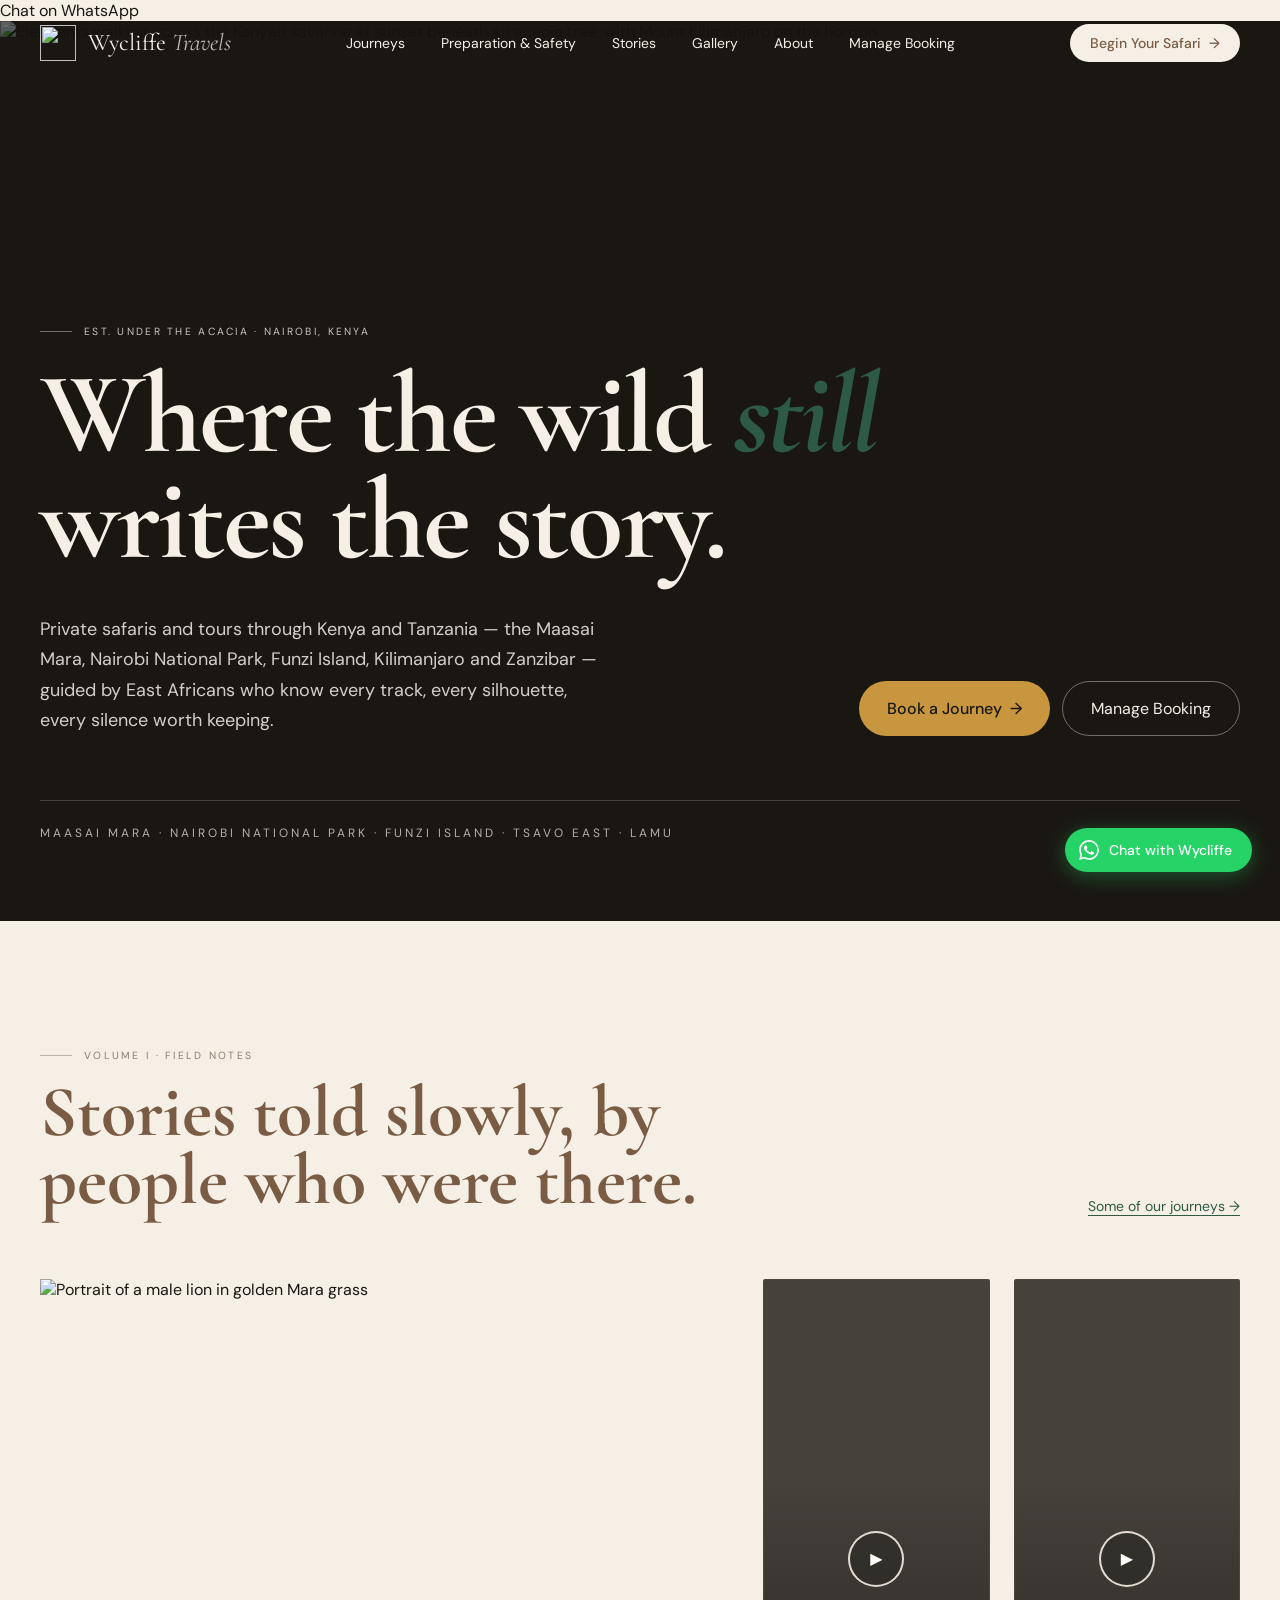
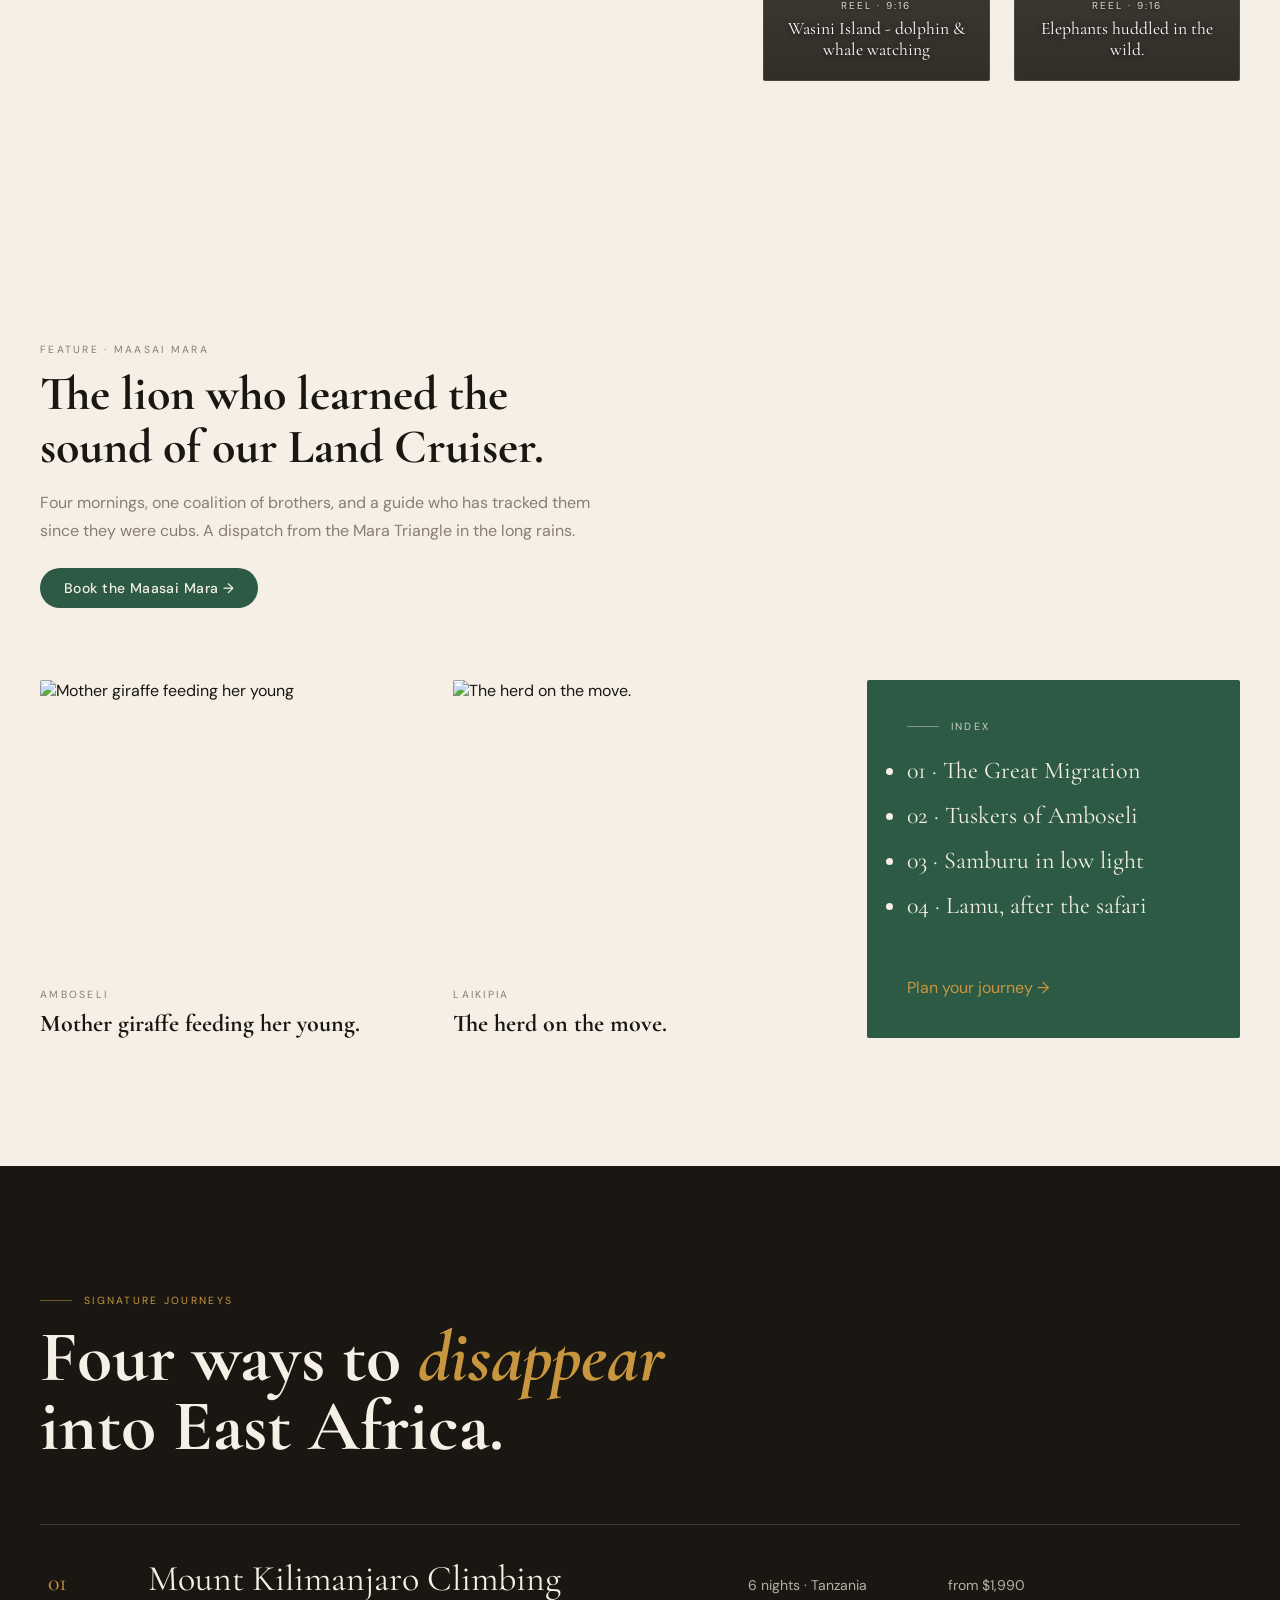
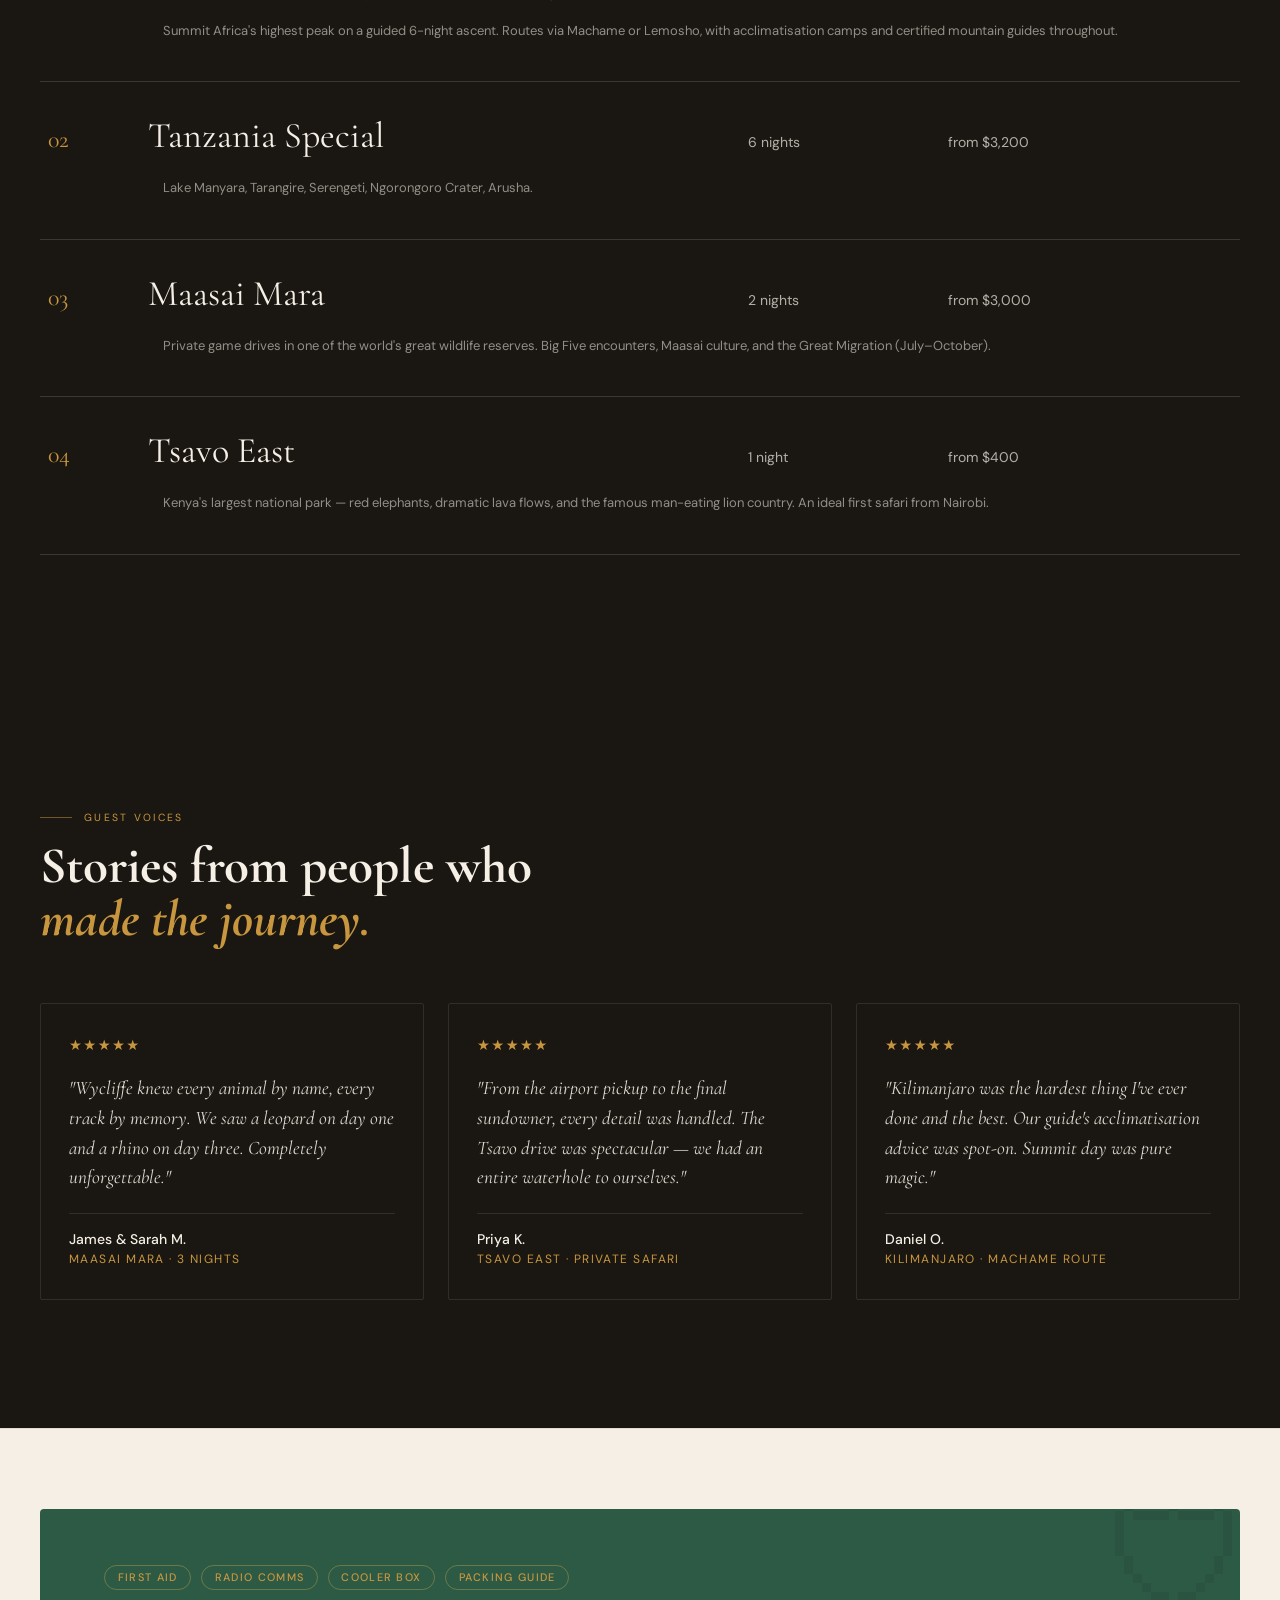
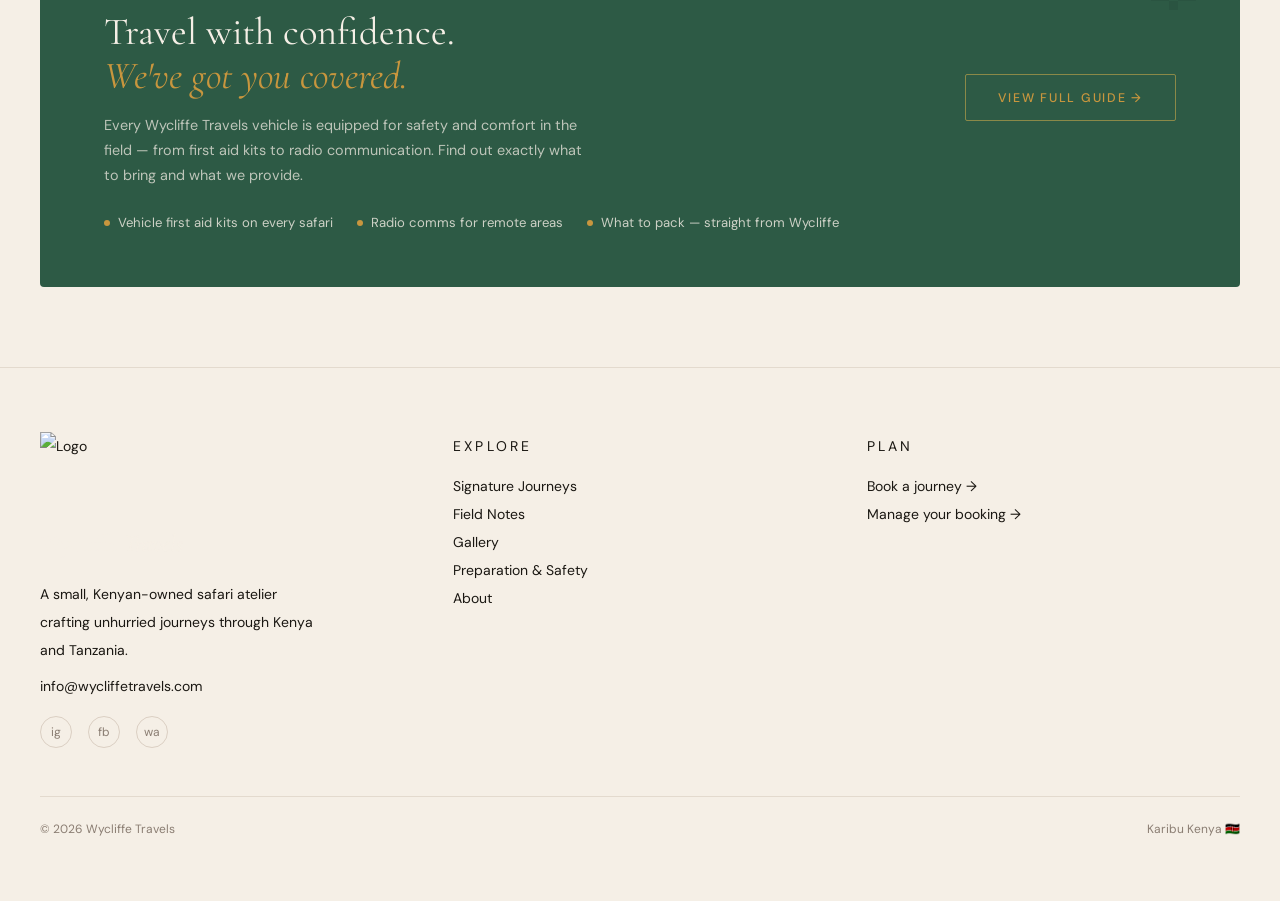
==== commit efac322a: "stable 1.0 version." ====
--- a/index.html
+++ b/index.html
@@ -1,90 +1,54 @@
 <!DOCTYPE html>
 <html lang="en">
 <head>
+  <!-- Google tag (gtag.js) -->
+  <script async src="https://www.googletagmanager.com/gtag/js?id=G-4HZP8G01WP"></script>
+  <script>
+    window.dataLayer = window.dataLayer || [];
+    function gtag(){dataLayer.push(arguments);}
+    gtag('js', new Date());
+
+    gtag('config', 'G-4HZP8G01WP');
+  </script>
+  <a href="https://wa.me/1234567890" id="whatsapp-btn" target="_blank">Chat on WhatsApp</a>
+
+  <script>
+    document.getElementById('whatsapp-btn').addEventListener('click', function() {
+      gtag('event', 'whatsapp_click', {
+        event_category: 'engagement',
+        event_label: 'whatsapp_chat_button'
+      });
+    });
+  </script>
   <meta charset="utf-8"/>
   <meta name="viewport" content="width=device-width, initial-scale=1"/>
-  <title>Wycliffe Travels — Authentic Kenyan Safari &amp; Tour Experiences</title>
+  <title>Wycliffe Travels — Authentic East African Safari &amp; Tour Experiences</title>
   <meta name="author" content="Wycliffe Travels"/>
-  <meta name="description" content="Hand-crafted Kenyan safaris through the Maasai Mara, Amboseli and beyond. Wildlife, culture and quiet luxury under the acacia."/>
+  <meta name="description" content="Hand-crafted East African safaris through Kenya and Tanzania — the Maasai Mara, Kilimanjaro, Zanzibar and beyond. Wildlife, culture and quiet luxury under the acacia."/>
   <meta property="og:type" content="website"/>
-  <meta property="og:title" content="Wycliffe Travels— Kenyan Safari &amp; Tours"/>
-  <meta property="og:description" content="Hand-crafted Kenyan safaris through the Maasai Mara, Amboseli and beyond."/>
-  <meta property="og:image" content="/src/assets/hero-savanna.jpg"/>
+  <meta property="og:title" content="Wycliffe Travels — East African Safari &amp; Tours"/>
+  <meta property="og:description" content="Hand-crafted East African safaris through Kenya and Tanzania — the Maasai Mara, Kilimanjaro, Zanzibar and beyond."/>
+  <meta property="og:image" content="https://www.wycliffetravels.com/images/hero-savanna.jpg"/>
   <meta name="twitter:card" content="summary"/>
-  <meta name="twitter:site" content="@WycliffeTravels"/>
 
   <link rel="preconnect" href="https://fonts.googleapis.com"/>
   <link rel="preconnect" href="https://fonts.gstatic.com" crossorigin/>
   <link href="https://fonts.googleapis.com/css2?family=Cormorant+Garamond:ital,wght@0,400;0,500;0,600;1,400;1,500&family=DM+Sans:wght@300;400;500&display=swap" rel="stylesheet"/>
 
+  <link rel="stylesheet" href="/css/shared.css"/>
   <style>
-    /* ── Design Tokens ───────────────────────────────────────────── */
-
-    :root {
-      --color-ink:     #1a1712;
-      --color-clay:    #7a5c44;
-      --color-cream:   #f5efe6;
-      --color-gold:    #c8963e;
-      --color-emerald: #2d5a45;
-      --color-muted:   #8a7d72;
-
-      --font-display: 'Cormorant Garamond', Georgia, serif;
-      --font-body:    'DM Sans', system-ui, sans-serif;
-    }
-
-    /* ── Reset ───────────────────────────────────────────────────── */
-    *, *::before, *::after { box-sizing: border-box; margin: 0; padding: 0; }
-    html { scroll-behavior: smooth; }
-    body {
-      font-family: var(--font-body);
-      background: var(--color-cream);
-      color: var(--color-ink);
-      -webkit-font-smoothing: antialiased;
-    }
-    img { display: block; max-width: 100%; }
-    a { color: inherit; text-decoration: none; }
-    ul { list-style: none; }
-
-    /* ── Utility Classes ─────────────────────────────────────────── */
-
-    /* Colors */
+    /* ── Utility (index-specific color helpers) ──────────────────── */
     .text-cream   { color: var(--color-cream); }
     .text-clay    { color: var(--color-clay); }
     .text-gold    { color: var(--color-gold); }
     .text-emerald { color: var(--color-emerald); }
     .text-ink     { color: var(--color-ink); }
     .text-muted   { color: var(--color-muted); }
-
     .bg-ink    { background-color: var(--color-ink); }
     .bg-cream  { background-color: var(--color-cream); }
     .bg-emerald{ background-color: var(--color-emerald); }
 
-    /* Typography */
-    .font-display { font-family: var(--font-display); }
-
-    .eyebrow {
-      font-family: var(--font-body);
-      font-size: 0.65rem;
-      letter-spacing: 0.22em;
-      text-transform: uppercase;
-      color: var(--color-muted);
-      display: flex;
-      align-items: center;
-      gap: 0.75rem;
-    }
-    .eyebrow--gold  { color: var(--color-gold); }
-    .eyebrow--cream { color: rgba(245,239,230,0.8); }
-
-    .rule {
-      display: inline-block;
-      width: 2rem;
-      height: 1px;
-      background: currentColor;
-      opacity: 0.5;
-      flex-shrink: 0;
-    }
-
-    /* Layout */
+    /* ── Container ───────────────────────────────────────────────── */
     .container {
       width: 100%;
       max-width: 88rem;
@@ -97,11 +61,12 @@
       .container { padding-left: 2.5rem; padding-right: 2.5rem; }
     }
 
-    /* ── HEADER ──────────────────────────────────────────────────── */
+    /* ── HEADER (index uses fixed + scrolled) ────────────────────── */
     .site-header {
       position: fixed;
       top: 0; left: 0; right: 0;
-      z-index: 30;
+      background: transparent;
+      border-bottom: none;
       transition: background 0.4s ease, backdrop-filter 0.4s ease, box-shadow 0.4s ease;
     }
     .site-header.scrolled {
@@ -110,6 +75,11 @@
       -webkit-backdrop-filter: blur(12px);
       box-shadow: 0 1px 0 rgba(245,239,230,0.08);
     }
+    /* Logo text: white over hero image, brand colors once header darkens */
+    .logo-text { color: var(--color-cream) !important; }
+    .logo-text em { color: rgba(245,239,230,0.75) !important; }
+    .site-header.scrolled .logo-text { color: #cc2200 !important; }
+    .site-header.scrolled .logo-text em { color: #2d6e2d !important; }
     .header-inner {
       display: flex;
       align-items: center;
@@ -118,119 +88,6 @@
       padding-bottom: 1.5rem;
       color: var(--color-cream);
     }
-    .logo {
-      display: flex;
-      align-items: center;
-      gap: 0.75rem;
-    }
-    .logo-mark {
-      height: 2.5rem;
-      width: 2.5rem;
-      border-radius: 50%;
-      border: 1px solid rgba(122,92,68,0.4);
-      background: rgba(245,239,230,0.6);
-      display: flex;
-      align-items: center;
-      justify-content: center;
-      font-size: 0.625rem;
-      letter-spacing: 0.2em;
-      text-transform: uppercase;
-      color: var(--color-clay);
-      flex-shrink: 0;
-    }
-    .logo-text {
-      font-family: var(--font-display);
-      font-size: 1.5rem;
-      line-height: 1;
-      color: var(--color-clay);
-    }
-    .logo-text em { font-style: italic; color: var(--color-emerald); }
-
-    .site-nav {
-      display: none;
-      align-items: center;
-      gap: 2.25rem;
-      font-size: 0.875rem;
-    }
-    @media (min-width: 768px) { .site-nav { display: flex; } }
-    .site-nav a {
-      color: var(--color-cream);
-      transition: color 0.2s;
-    }
-    .site-nav a:hover { color: var(--color-gold); }
-
-    /* Mobile hamburger */
-    .nav-toggle {
-      display: flex;
-      flex-direction: column;
-      justify-content: center;
-      gap: 5px;
-      width: 2rem;
-      height: 2rem;
-      background: none;
-      border: none;
-      cursor: pointer;
-      padding: 2px;
-      flex-shrink: 0;
-    }
-    @media (min-width: 768px) { .nav-toggle { display: none; } }
-    .nav-toggle span {
-      display: block;
-      width: 100%;
-      height: 1px;
-      background: var(--color-cream);
-      transition: transform 0.3s ease, opacity 0.3s ease;
-      transform-origin: center;
-    }
-    .nav-toggle.open span:nth-child(1) { transform: translateY(6px) rotate(45deg); }
-    .nav-toggle.open span:nth-child(2) { opacity: 0; transform: scaleX(0); }
-    .nav-toggle.open span:nth-child(3) { transform: translateY(-6px) rotate(-45deg); }
-
-    /* Mobile nav drawer */
-    .mobile-nav {
-      display: none;
-      flex-direction: column;
-      gap: 0;
-      background: rgba(26,23,18,0.97);
-      backdrop-filter: blur(12px);
-      -webkit-backdrop-filter: blur(12px);
-      padding: 0 1.5rem 1.5rem;
-      overflow: hidden;
-      max-height: 0;
-      transition: max-height 0.4s ease, padding 0.3s ease;
-    }
-    .mobile-nav.open {
-      display: flex;
-      max-height: 20rem;
-      padding-bottom: 1.5rem;
-    }
-    .mobile-nav a {
-      color: var(--color-cream);
-      font-size: 0.875rem;
-      padding: 0.9rem 0;
-      border-bottom: 1px solid rgba(245,239,230,0.1);
-      transition: color 0.2s;
-    }
-    .mobile-nav a:last-child { border-bottom: none; }
-    .mobile-nav a:hover { color: var(--color-gold); }
-
-    /* Active nav link */
-    .site-nav a.active { color: var(--color-gold); }
-
-    .btn-header {
-      display: none;
-      align-items: center;
-      gap: 0.5rem;
-      padding: 0.625rem 1.25rem;
-      border-radius: 9999px;
-      background: var(--color-cream);
-      color: var(--color-clay);
-      font-size: 0.875rem;
-      font-weight: 500;
-      transition: background 0.2s, color 0.2s;
-    }
-    @media (min-width: 768px) { .btn-header { display: inline-flex; } }
-    .btn-header:hover { background: var(--color-gold); color: var(--color-ink); }
 
     /* ── HERO ────────────────────────────────────────────────────── */
     .hero {
@@ -246,6 +103,7 @@
       width: 100%;
       height: 100%;
       object-fit: cover;
+      filter: brightness(0.6);
     }
     .hero-overlay {
       position: absolute;
@@ -276,7 +134,6 @@
       max-width: 62rem;
     }
     .hero-headline em { font-style: italic; color: var(--color-gold); }
-
     .hero-body {
       margin-top: 2.5rem;
       display: grid;
@@ -293,32 +150,6 @@
       line-height: 1.7;
     }
     .hero-ctas { display: flex; flex-wrap: wrap; gap: 0.75rem; }
-
-    .btn-primary {
-      display: inline-flex;
-      align-items: center;
-      gap: 0.5rem;
-      padding: 1rem 1.75rem;
-      border-radius: 9999px;
-      background: var(--color-gold);
-      color: var(--color-ink);
-      font-weight: 500;
-      transition: background 0.2s, color 0.2s;
-    }
-    .btn-primary:hover { background: var(--color-cream); }
-
-    .btn-outline {
-      display: inline-flex;
-      align-items: center;
-      gap: 0.5rem;
-      padding: 1rem 1.75rem;
-      border-radius: 9999px;
-      border: 1px solid rgba(245,239,230,0.4);
-      color: var(--color-cream);
-      transition: background 0.2s;
-    }
-    .btn-outline:hover { background: rgba(245,239,230,0.1); }
-
     .hero-footer {
       margin-top: 4rem;
       display: flex;
@@ -343,7 +174,6 @@
     @media (min-width: 1024px) {
       .stories-section { padding-top: 8rem; padding-bottom: 8rem; }
     }
-
     .stories-header {
       display: flex;
       align-items: flex-end;
@@ -371,7 +201,6 @@
     @media (min-width: 768px) { .stories-all-link { display: inline; } }
     .stories-all-link:hover { color: var(--color-clay); }
 
-    /* Grid */
     .stories-grid {
       display: grid;
       grid-template-columns: repeat(12, 1fr);
@@ -379,24 +208,14 @@
     }
     @media (min-width: 1024px) { .stories-grid { gap: 2.5rem; } }
 
-    .article-feature {
-      grid-column: span 12;
-    }
+    .article-feature { grid-column: span 12; }
     @media (min-width: 1024px) { .article-feature { grid-column: span 7; } }
-
-    .article-feature .img-wrap {
-      overflow: hidden;
-      border-radius: 2px;
-    }
+    .article-feature .img-wrap { overflow: hidden; border-radius: 2px; }
     .article-feature img {
-      width: 100%;
-      height: 520px;
-      object-fit: cover;
-      transition: transform 1.2s ease;
+      width: 100%; height: 520px; object-fit: cover; transition: transform 1.2s ease;
     }
     @media (min-width: 1024px) { .article-feature img { height: 640px; } }
     .article-feature:hover img { transform: scale(1.05); }
-
     .article-feature h3 {
       margin-top: 0.75rem;
       font-family: var(--font-display);
@@ -406,10 +225,7 @@
       max-width: 36rem;
     }
     .article-feature p.desc {
-      margin-top: 1rem;
-      max-width: 36rem;
-      color: var(--color-muted);
-      line-height: 1.7;
+      margin-top: 1rem; max-width: 36rem; color: var(--color-muted); line-height: 1.7;
     }
 
     .stories-aside {
@@ -423,43 +239,54 @@
     .reel-card {
       position: relative;
       aspect-ratio: 9/16;
-      background: rgba(45,90,69,0.1);
+      background: rgba(26,23,18,0.8);
       border: 1px solid rgba(122,92,68,0.15);
       border-radius: 2px;
       overflow: hidden;
     }
+    .reel-video {
+      position: absolute;
+      inset: 0;
+      width: 100%;
+      height: 100%;
+      object-fit: cover;
+      object-position: center bottom;
+    }
     .reel-inner {
       position: absolute;
       inset: 0;
+      z-index: 10;
       display: flex;
       flex-direction: column;
       align-items: center;
-      justify-content: center;
-      color: rgba(122,92,68,0.7);
+      justify-content: flex-end;
       text-align: center;
-      padding: 1rem;
+      padding: 1.25rem;
+      background: linear-gradient(to bottom, transparent 50%, rgba(26,23,18,0.45) 100%);
+      cursor: pointer;
     }
     .reel-play {
       height: 3.5rem;
       width: 3.5rem;
       border-radius: 50%;
-      border: 1px solid rgba(122,92,68,0.4);
+      border: 2px solid rgba(245,239,230,0.9);
+      background: rgba(26,23,18,0.3);
       display: flex;
       align-items: center;
       justify-content: center;
       margin-bottom: 0.75rem;
-    }
+      font-size: 1rem;
+      color: #fff;
+      transition: background 0.2s, border-color 0.2s;
+    }
+    .reel-inner:hover .reel-play { background: rgba(200,150,62,0.8); border-color: var(--color-gold); }
     .reel-label {
-      font-size: 0.625rem;
-      letter-spacing: 0.2em;
-      text-transform: uppercase;
-      color: var(--color-muted);
+      font-size: 0.625rem; letter-spacing: 0.2em; text-transform: uppercase;
+      color: rgba(245,239,230,0.9); text-shadow: 0 1px 3px rgba(0,0,0,0.6);
     }
     .reel-title {
-      margin-top: 0.5rem;
-      font-family: var(--font-display);
-      font-size: 1.25rem;
-      color: var(--color-clay);
+      margin-top: 0.4rem; font-family: var(--font-display); font-size: 1.1rem;
+      color: #fff; text-shadow: 0 1px 6px rgba(0,0,0,0.7);
     }
 
     .blockquote-card {
@@ -476,34 +303,17 @@
       line-height: 1.4;
     }
     .blockquote-card cite {
-      display: block;
-      margin-top: 0.75rem;
-      font-size: 0.875rem;
-      color: var(--color-muted);
-      font-style: normal;
-    }
-
-    .article-small {
-      grid-column: span 12;
-      margin-top: 2rem;
-    }
+      display: block; margin-top: 0.75rem; font-size: 0.875rem;
+      color: var(--color-muted); font-style: normal;
+    }
+
+    .article-small { grid-column: span 12; margin-top: 2rem; }
     @media (min-width: 768px) { .article-small { grid-column: span 6; } }
     @media (min-width: 1024px) { .article-small { grid-column: span 4; } }
-
-    .article-small .img-wrap {
-      overflow: hidden;
-      border-radius: 2px;
-    }
-    .article-small img {
-      width: 100%;
-      height: 18rem;
-      object-fit: cover;
-    }
+    .article-small .img-wrap { overflow: hidden; border-radius: 2px; }
+    .article-small img { width: 100%; height: 18rem; object-fit: cover; }
     .article-small h3 {
-      margin-top: 0.5rem;
-      font-family: var(--font-display);
-      font-size: 1.5rem;
-      color: var(--color-ink);
+      margin-top: 0.5rem; font-family: var(--font-display); font-size: 1.5rem; color: var(--color-ink);
     }
 
     .index-card {
@@ -519,23 +329,13 @@
       min-height: 18rem;
     }
     @media (min-width: 1024px) { .index-card { grid-column: span 4; padding: 2.5rem; } }
-
     .index-card ul {
-      margin-top: 1.5rem;
-      display: flex;
-      flex-direction: column;
-      gap: 1rem;
-      font-family: var(--font-display);
-      font-size: 1.5rem;
-      line-height: 1.2;
+      margin-top: 1.5rem; display: flex; flex-direction: column; gap: 1rem;
+      font-family: var(--font-display); font-size: 1.5rem; line-height: 1.2;
     }
     .index-card a {
-      margin-top: 2rem;
-      display: inline-flex;
-      align-items: center;
-      gap: 0.5rem;
-      color: var(--color-gold);
-      transition: color 0.2s;
+      margin-top: 2rem; display: inline-flex; align-items: center;
+      gap: 0.5rem; color: var(--color-gold); transition: color 0.2s;
     }
     .index-card a:hover { color: var(--color-cream); }
 
@@ -557,7 +357,6 @@
       max-width: 42rem;
     }
     .journeys-headline em { font-style: italic; color: var(--color-gold); }
-
     .journeys-list {
       margin-top: 4rem;
       border-top: 1px solid rgba(245,239,230,0.15);
@@ -576,17 +375,9 @@
     }
     .journey-row:last-child { border-bottom: none; }
     .journey-row:hover { background: rgba(245,239,230,0.04); }
-
-    .journey-num {
-      grid-column: span 2;
-    }
+    .journey-num { grid-column: span 2; }
     @media (min-width: 768px) { .journey-num { grid-column: span 1; } }
-    .journey-num span {
-      font-family: var(--font-display);
-      font-size: 1.5rem;
-      color: var(--color-gold);
-    }
-
+    .journey-num span { font-family: var(--font-display); font-size: 1.5rem; color: var(--color-gold); }
     .journey-name {
       grid-column: span 10;
       font-family: var(--font-display);
@@ -595,31 +386,211 @@
     }
     @media (min-width: 768px) { .journey-name { grid-column: span 6; } }
     .journey-row:hover .journey-name { color: var(--color-gold); }
-
-    .journey-nights {
-      grid-column: span 6;
-      font-size: 0.875rem;
-      color: rgba(245,239,230,0.7);
-    }
+    .journey-nights { grid-column: span 6; font-size: 0.875rem; color: rgba(245,239,230,0.7); }
     @media (min-width: 768px) { .journey-nights { grid-column: span 2; } }
-
-    .journey-price {
-      grid-column: span 6;
-      font-size: 0.875rem;
-      color: rgba(245,239,230,0.7);
-    }
+    .journey-price { grid-column: span 6; font-size: 0.875rem; color: rgba(245,239,230,0.7); }
     @media (min-width: 768px) { .journey-price { grid-column: span 2; } }
-
     .journey-arrow {
-      display: none;
-      grid-column: span 1;
-      text-align: right;
-      color: var(--color-gold);
-      opacity: 0;
-      transition: opacity 0.2s;
+      display: none; grid-column: span 1; text-align: right;
+      color: var(--color-gold); opacity: 0; transition: opacity 0.2s;
     }
     @media (min-width: 768px) { .journey-arrow { display: block; } }
     .journey-row:hover .journey-arrow { opacity: 1; }
+    .journey-desc {
+      display: none;
+      grid-column: 1 / -1;
+      font-size: 0.8125rem;
+      color: rgba(245,239,230,0.55);
+      padding-left: calc(100% / 12 * 1 + 1rem);
+      padding-top: 0.25rem;
+      padding-bottom: 0.5rem;
+      line-height: 1.65;
+    }
+    @media (min-width: 768px) { .journey-desc { display: block; } }
+
+    /* Story read link */
+    .story-read-link {
+      display: inline-block;
+      margin-top: 1.5rem;
+      padding: 0.7rem 1.5rem;
+      border-radius: 9999px;
+      background: var(--color-emerald);
+      color: var(--color-cream);
+      font-size: 0.875rem;
+      font-weight: 500;
+      letter-spacing: 0.03em;
+      transition: background 0.2s, color 0.2s;
+    }
+    .story-read-link:hover { background: var(--color-gold); color: var(--color-ink); }
+
+    .feature-headline-link {
+      color: inherit;
+      text-decoration: none;
+      transition: color 0.2s;
+    }
+    .feature-headline-link:hover { color: var(--color-clay); }
+
+    /* ── TESTIMONIALS ────────────────────────────────────────────── */
+    .testimonials-section {
+      background: var(--color-ink);
+      color: var(--color-cream);
+      padding-top: 6rem;
+      padding-bottom: 6rem;
+    }
+    @media (min-width: 1024px) {
+      .testimonials-section { padding-top: 8rem; padding-bottom: 8rem; }
+    }
+    .testimonials-headline {
+      margin-top: 1rem;
+      font-family: var(--font-display);
+      font-size: clamp(2rem, 4vw, 3.25rem);
+      line-height: 1.05;
+      max-width: 36rem;
+    }
+    .testimonials-headline em { font-style: italic; color: var(--color-gold); }
+    .testimonials-grid {
+      display: grid;
+      grid-template-columns: 1fr;
+      gap: 1.5rem;
+      margin-top: 3.5rem;
+    }
+    @media (min-width: 768px) { .testimonials-grid { grid-template-columns: repeat(3, 1fr); } }
+    .testimonial-card {
+      border: 1px solid rgba(245,239,230,0.1);
+      border-radius: 2px;
+      padding: 2rem 1.75rem;
+      display: flex;
+      flex-direction: column;
+      gap: 1.25rem;
+      transition: border-color 0.2s;
+    }
+    .testimonial-card:hover { border-color: rgba(200,150,62,0.35); }
+    .testimonial-stars { color: var(--color-gold); letter-spacing: 0.1em; font-size: 0.9rem; }
+    .testimonial-quote {
+      font-family: var(--font-display);
+      font-size: 1.2rem;
+      font-style: italic;
+      color: rgba(245,239,230,0.9);
+      line-height: 1.55;
+      flex: 1;
+    }
+    .testimonial-author {
+      border-top: 1px solid rgba(245,239,230,0.1);
+      padding-top: 1rem;
+      display: flex;
+      flex-direction: column;
+      gap: 0.15rem;
+    }
+    .testimonial-name { font-size: 0.875rem; font-weight: 500; color: var(--color-cream); }
+    .testimonial-trip { font-size: 0.75rem; letter-spacing: 0.12em; text-transform: uppercase; color: var(--color-gold); }
+
+    /* ── SAFETY TEASER ───────────────────────────────────────────── */
+    .safety-teaser {
+      background: var(--color-cream);
+      padding-top: 5rem;
+      padding-bottom: 5rem;
+      border-top: 1px solid rgba(122,92,68,0.12);
+    }
+    .safety-teaser-inner {
+      display: grid;
+      grid-template-columns: 1fr;
+      gap: 2.5rem;
+      align-items: center;
+      background: var(--color-emerald);
+      border-radius: 4px;
+      padding: 3rem 2.5rem;
+      position: relative;
+      overflow: hidden;
+    }
+    @media (min-width: 768px) {
+      .safety-teaser-inner {
+        grid-template-columns: 1fr auto;
+        padding: 3.5rem 4rem;
+      }
+    }
+    .safety-teaser-inner::before {
+      content: '🛡';
+      position: absolute;
+      right: -10px;
+      top: -20px;
+      font-size: 9rem;
+      opacity: 0.07;
+      pointer-events: none;
+      line-height: 1;
+    }
+    .safety-teaser-pills {
+      display: flex;
+      flex-wrap: wrap;
+      gap: 0.6rem;
+      margin-bottom: 1.25rem;
+    }
+    .safety-pill {
+      font-size: 0.68rem;
+      font-weight: 500;
+      letter-spacing: 0.12em;
+      text-transform: uppercase;
+      padding: 0.3rem 0.8rem;
+      border-radius: 20px;
+      border: 1px solid rgba(201,168,76,0.4);
+      color: var(--color-gold);
+    }
+    .safety-teaser h2 {
+      font-family: var(--font-display);
+      font-size: clamp(1.6rem, 3vw, 2.4rem);
+      font-weight: 400;
+      line-height: 1.15;
+      color: var(--color-cream);
+      margin-bottom: 0.9rem;
+    }
+    .safety-teaser h2 em { font-style: italic; color: var(--color-gold); }
+    .safety-teaser p {
+      font-size: 0.9rem;
+      color: rgba(245,239,230,0.72);
+      line-height: 1.75;
+      max-width: 480px;
+    }
+    .safety-teaser-items {
+      display: flex;
+      flex-wrap: wrap;
+      gap: 1.5rem;
+      margin-top: 1.6rem;
+    }
+    .safety-item {
+      display: flex;
+      align-items: center;
+      gap: 0.5rem;
+      font-size: 0.82rem;
+      color: rgba(245,239,230,0.8);
+    }
+    .safety-item-dot {
+      width: 6px; height: 6px;
+      border-radius: 50%;
+      background: var(--color-gold);
+      flex-shrink: 0;
+    }
+    .safety-teaser-cta {
+      flex-shrink: 0;
+      display: inline-flex;
+      align-items: center;
+      gap: 0.6rem;
+      padding: 0.9rem 2rem;
+      background: transparent;
+      border: 1px solid rgba(201,168,76,0.6);
+      color: var(--color-gold);
+      font-size: 0.78rem;
+      font-weight: 500;
+      letter-spacing: 0.14em;
+      text-transform: uppercase;
+      text-decoration: none;
+      border-radius: 2px;
+      transition: background 0.25s, border-color 0.25s, color 0.25s;
+      white-space: nowrap;
+    }
+    .safety-teaser-cta:hover {
+      background: var(--color-gold);
+      border-color: var(--color-gold);
+      color: var(--color-ink);
+    }
 
     /* ── FOOTER ──────────────────────────────────────────────────── */
     .site-footer {
@@ -628,28 +599,16 @@
       padding-top: 4rem;
       padding-bottom: 4rem;
     }
-    .footer-grid {
-      display: grid;
-      gap: 2.5rem;
-    }
+    .footer-grid { display: grid; gap: 2.5rem; }
     @media (min-width: 768px) { .footer-grid { grid-template-columns: repeat(3, 1fr); } }
-
     .footer-desc {
-      margin-top: 1.25rem;
-      font-size: 0.875rem;
-      color: var(--color-muted);
-      max-width: 18rem;
-      line-height: 1.6;
+      margin-top: 1.25rem; font-size: 0.875rem; color: var(--color-muted);
+      max-width: 18rem; line-height: 1.6;
     }
     .footer-col .eyebrow { margin-bottom: 0.75rem; }
-    .footer-col p, .footer-col a {
-      font-size: 0.875rem;
-      line-height: 2;
-      color: var(--color-ink);
-    }
+    .footer-col p, .footer-col a { font-size: 0.875rem; line-height: 2; color: var(--color-ink); }
     .footer-col a { display: block; transition: color 0.2s; }
     .footer-col a:hover { color: var(--color-clay); }
-
     .footer-bottom {
       margin-top: 3rem;
       padding-top: 1.5rem;
@@ -659,27 +618,52 @@
       font-size: 0.75rem;
       color: var(--color-muted);
     }
-
-    /* ── Scroll Reveal ───────────────────────────────────────────── */
-    .reveal {
-      opacity: 0;
-      transform: translateY(28px);
-      transition: opacity 0.7s ease, transform 0.7s ease;
-    }
-    .reveal.visible {
-      opacity: 1;
-      transform: translateY(0);
-    }
-    /* Staggered children */
-    .reveal-stagger > * {
-      opacity: 0;
-      transform: translateY(22px);
-      transition: opacity 0.6s ease, transform 0.6s ease;
-    }
-    .reveal-stagger.visible > *:nth-child(1) { opacity:1; transform:translateY(0); transition-delay: 0s;    }
-    .reveal-stagger.visible > *:nth-child(2) { opacity:1; transform:translateY(0); transition-delay: 0.12s; }
-    .reveal-stagger.visible > *:nth-child(3) { opacity:1; transform:translateY(0); transition-delay: 0.24s; }
-    .reveal-stagger.visible > *:nth-child(4) { opacity:1; transform:translateY(0); transition-delay: 0.36s; }
+    /* ── WHATSAPP FLOAT ──────────────────────────────────────────── */
+    .whatsapp-fab {
+      position: fixed;
+      bottom: 1.75rem;
+      right: 1.75rem;
+      z-index: 50;
+      display: flex;
+      align-items: center;
+      gap: 0.6rem;
+      background: #25D366;
+      color: #fff;
+      border-radius: 9999px;
+      padding: 0.75rem 1.25rem 0.75rem 0.9rem;
+      font-size: 0.875rem;
+      font-weight: 500;
+      box-shadow: 0 4px 20px rgba(37,211,102,0.35);
+      transition: background 0.2s, box-shadow 0.2s, transform 0.2s;
+      text-decoration: none;
+    }
+    .whatsapp-fab:hover {
+      background: #128C7E;
+      box-shadow: 0 6px 28px rgba(37,211,102,0.45);
+      transform: translateY(-2px);
+    }
+    .whatsapp-fab svg { flex-shrink: 0; width: 1.25rem; height: 1.25rem; fill: #fff; }
+    @media (max-width: 480px) { .whatsapp-fab span { display: none; } }
+
+    /* Footer social icons */
+    .footer-social {
+      display: flex;
+      gap: 1rem;
+      margin-top: 1rem;
+    }
+    .footer-social a {
+      display: flex;
+      align-items: center;
+      justify-content: center;
+      width: 2rem;
+      height: 2rem;
+      border: 1px solid var(--color-border);
+      border-radius: 50%;
+      color: var(--color-muted);
+      font-size: 0.75rem;
+      transition: border-color 0.2s, color 0.2s;
+    }
+    .footer-social a:hover { border-color: var(--color-gold); color: var(--color-gold); }
   </style>
 </head>
 <body>
@@ -690,18 +674,20 @@
   <header class="site-header" id="site-header">
     <div class="container header-inner">
       <a href="/" class="logo" aria-label="Home">
-        <div class="logo-mark" aria-label="Logo"><img src="https://clay-tech-public-assets.s3.us-east-1.amazonaws.com/Wycliffe+Travels+Logo.png"/></div>
+        <div class="logo-mark" aria-label="Logo"><img src="/images/Wycliffe-Logo-100x100.png"/></div>
         <span class="logo-text font-display">Wycliffe <em>Travels</em></span>
       </a>
 
       <nav class="site-nav" id="site-nav" aria-label="Main navigation">
         <a href="#journeys" data-section="journeys">Journeys</a>
+        <a href="./safety.html" data-section="contact">Preparation & Safety</a>
         <a href="#stories"  data-section="stories">Stories</a>
+        <a href="./gallery.html" data-section="gallery">Gallery</a>
         <a href="#about"    data-section="about">About</a>
-        <a href="/bk/manage.html">Manage Booking</a>
+        <a href="manage.html">Manage Booking</a>
       </nav>
 
-      <a href="/bk/create.html" class="btn-header">
+      <a href="create.html" class="btn-header">
         Begin Your Safari <span aria-hidden="true">→</span>
       </a>
 
@@ -714,19 +700,21 @@
     <nav class="mobile-nav" id="mobile-nav" aria-label="Mobile navigation">
       <a href="#journeys">Journeys</a>
       <a href="#stories">Stories</a>
+      <a href="gallery.html">Gallery</a>
+      <a href="safety.html">Preparation & Safety</a>
       <a href="#about">About</a>
-      <a href="/bk/manage.html">Manage Booking</a>
-      <a href="/bk/create.html" style="color:var(--color-gold)">Begin Your Safari →</a>
+      <a href="manage.html">Manage Booking</a>
+      <a href="create.html" style="color:var(--color-gold)">Begin Your Safari →</a>
     </nav>
   </header>
 
   <!-- ── HERO ── -->
   <section class="hero">
     <img
-      src="/src/assets/hero-savanna.jpg"
-      alt="Elephants walking across the Kenyan savanna at sunset beneath an acacia tree, with Mount Kilimanjaro on the horizon"
-      width="1920" height="1280"
-      class="hero-img"
+            src="/images/hero-savanna.jpg"
+            alt="Elephants walking across the Kenyan savanna at sunset beneath an acacia tree, with Mount Kilimanjaro on the horizon"
+            width="1920" height="1280"
+            class="hero-img"
     />
     <div class="hero-overlay"></div>
 
@@ -742,11 +730,11 @@
 
       <div class="hero-body">
         <p class="hero-desc">
-          Private safaris and tours through the Maasai Mara, Nairobi National Park and the Funzi Island...and more — guided by Kenyans who know every track, every silhouette, every silence worth keeping.
+          Private safaris and tours through Kenya and Tanzania — the Maasai Mara, Nairobi National Park, Funzi Island, Kilimanjaro and Zanzibar — guided by East Africans who know every track, every silhouette, every silence worth keeping.
         </p>
         <div class="hero-ctas">
-          <a href="/bk/create.html" class="btn-primary">Book a Journey <span aria-hidden="true">→</span></a>
-          <a href="/bk/manage.html" class="btn-outline">Manage Booking</a>
+          <a href="create.html" class="btn-primary">Book a Journey <span aria-hidden="true">→</span></a>
+          <a href="manage.html" class="btn-outline">Manage Booking</a>
         </div>
       </div>
 
@@ -771,68 +759,82 @@
             Stories told slowly, by people who were there.
           </h2>
         </div>
-        <a href="#journeys" class="stories-all-link">All journeys →</a>
+        <a href="#journeys" class="stories-all-link">Some of our journeys →</a>
       </div>
 
       <div class="stories-grid">
 
         <!-- Feature article -->
         <article class="article-feature reveal">
-          <div class="img-wrap">
+          <a href="create.html?tour=maasai-mara" class="img-wrap" aria-label="Book the Maasai Mara journey">
             <img
-              src="/src/assets/lion.jpg"
-              alt="Portrait of a male lion in golden Mara grass"
-              width="900" height="1100"
-              loading="lazy"
+                    src="/images/lion.jpg"
+                    alt="Portrait of a male lion in golden Mara grass"
+                    width="900" height="1100"
+                    loading="lazy"
             />
-          </div>
+          </a>
           <p class="eyebrow" style="margin-top:1.5rem;">Feature · Maasai Mara</p>
-          <h3>The lion who learned the sound of our Land Cruiser.</h3>
+          <h3><a href="create.html?tour=maasai-mara" class="feature-headline-link">The lion who learned the sound of our Land Cruiser.</a></h3>
           <p class="desc">Four mornings, one coalition of brothers, and a guide who has tracked them since they were cubs. A dispatch from the Mara Triangle in the long rains.</p>
+          <a href="create.html?tour=maasai-mara" class="story-read-link">Book the Maasai Mara →</a>
         </article>
 
         <!-- Aside: reels + quote -->
         <aside class="stories-aside reveal" style="transition-delay:0.15s">
           <div class="reel-card">
+            <video
+                    class="reel-video"
+                    src="/videos/dolphins-1.mp4"
+                    poster="/images/dolphins-1-thumbnail.png"
+                    playsinline
+                    muted
+                    loop
+            ></video>
             <div class="reel-inner">
-              <div class="reel-play"><span style="margin-left:3px;color:var(--color-clay)"><!--▶--><video width="640" height="360" controls poster="thumbnail.jpg">
-  <source src="/videos/WhatsApp Video 2026-05-11 at 04.24.12.mp4" type="video/mp4">
-  <!--<source src="video.webm" type="video/webm">-->
-  Your browser does not support the video tag.
-</video></span></div>
+              <div class="reel-play">
+                <span class="play-icon" aria-hidden="true">▶</span>
+                <span class="pause-icon" aria-hidden="true" style="display:none">⏸</span>
+              </div>
               <p class="reel-label">Reel · 9:16</p>
-              <p class="reel-title font-display">Lake Funzi - Swimming with the dolphins</p>
+              <p class="reel-title font-display">Wasini Island - dolphin & whale watching</p>
             </div>
           </div>
           <div class="reel-card">
+            <video
+                    class="reel-video"
+                    src="/videos/elephants-1.mp4"
+                    poster="/images/elephants-1-thumbnail.png"
+                    playsinline
+                    muted
+                    loop
+            ></video>
             <div class="reel-inner">
-              <div class="reel-play"><span style="margin-left:3px;color:var(--color-clay)">▶</span></div>
+              <div class="reel-play">
+                <span class="play-icon" aria-hidden="true">▶</span>
+                <span class="pause-icon" aria-hidden="true" style="display:none">⏸</span>
+              </div>
               <p class="reel-label">Reel · 9:16</p>
-              <p class="reel-title font-display">Camp evenings</p>
+              <p class="reel-title font-display">Elephants huddled in the wild.</p>
             </div>
-          </div>
-          <div class="blockquote-card">
-            <p class="eyebrow">From the field</p>
-            <blockquote>"The Mara doesn't perform. You arrive quietly, and it eventually decides to show you something."</blockquote>
-            <cite>— Joseph Sankale, Head Guide</cite>
           </div>
         </aside>
 
         <!-- Small articles -->
         <article class="article-small reveal" style="transition-delay:0.05s">
           <div class="img-wrap">
-            <img src="/src/assets/balloon.jpg" alt="Hot air balloon over zebras at sunrise" width="900" height="700" loading="lazy"/>
+            <img src="/images/giraffes-1.png" alt="Mother giraffe feeding her young" width="900" height="700" loading="lazy"/>
           </div>
           <p class="eyebrow" style="margin-top:1.25rem;">Amboseli</p>
-          <h3>A balloon, before the sun is honest.</h3>
+          <h3>Mother giraffe feeding her young.</h3>
         </article>
 
         <article class="article-small reveal" style="transition-delay:0.15s">
           <div class="img-wrap">
-            <img src="/src/assets/camp.jpg" alt="Lantern-lit luxury safari tents at dusk" width="900" height="700" loading="lazy"/>
+            <img src="/images/migration-1.png" alt="The herd on the move." width="900" height="700" loading="lazy"/>
           </div>
           <p class="eyebrow" style="margin-top:1.25rem;">Laikipia</p>
-          <h3>Canvas, lanterns, and the language of fire.</h3>
+          <h3>The herd on the move.</h3>
         </article>
 
         <!-- Index card -->
@@ -849,7 +851,7 @@
               <li>04 · Lamu, after the safari</li>
             </ul>
           </div>
-          <a href="/bk/create.html">Design your edition →</a>
+          <a href="create.html">Plan your journey →</a>
         </aside>
 
       </div>
@@ -864,43 +866,114 @@
         Signature Journeys
       </p>
       <h2 class="journeys-headline font-display reveal" style="transition-delay:0.1s">
-        Four ways to <em>disappear</em> into Kenya.
+        Four ways to <em>disappear</em> into East Africa.
       </h2>
 
       <div class="journeys-list reveal-stagger" style="margin-top:4rem">
 
-        <a href="/bk/create.html" class="journey-row">
+        <a href="create.html?tour=kilimanjaro" class="journey-row">
           <div class="journey-num"><span>01</span></div>
           <div class="journey-name font-display">Mount Kilimanjaro Climbing</div>
-          <div class="journey-nights">6 nights</div>
+          <div class="journey-nights">6 nights · Tanzania</div>
           <div class="journey-price">from $1,990</div>
           <div class="journey-arrow">→</div>
+          <p class="journey-desc">Summit Africa's highest peak on a guided 6-night ascent. Routes via Machame or Lemosho, with acclimatisation camps and certified mountain guides throughout.</p>
         </a>
 
-        <a href="/bk/create.html" class="journey-row">
+        <a href="create.html?tour=tanzania-special" class="journey-row">
           <div class="journey-num"><span>02</span></div>
-          <div class="journey-name font-display">Zanzibar</div>
-          <div class="journey-nights">2 nights</div>
-          <div class="journey-price">from $2,400</div>
+          <div class="journey-name font-display">Tanzania Special</div>
+          <div class="journey-nights">6 nights</div>
+          <div class="journey-price">from $3,200</div>
           <div class="journey-arrow">→</div>
+          <p class="journey-desc">Lake Manyara, Tarangire, Serengeti, Ngorongoro Crater, Arusha.</p>
         </a>
 
-        <a href="/bk/create.html" class="journey-row">
+        <a href="create.html?tour=maasai-mara" class="journey-row">
           <div class="journey-num"><span>03</span></div>
           <div class="journey-name font-display">Maasai Mara</div>
           <div class="journey-nights">2 nights</div>
           <div class="journey-price">from $3,000</div>
           <div class="journey-arrow">→</div>
+          <p class="journey-desc">Private game drives in one of the world's great wildlife reserves. Big Five encounters, Maasai culture, and the Great Migration (July–October).</p>
         </a>
 
-        <a href="/bk/create.html" class="journey-row">
+        <a href="create.html?tour=tsavo" class="journey-row">
           <div class="journey-num"><span>04</span></div>
           <div class="journey-name font-display">Tsavo East</div>
           <div class="journey-nights">1 night</div>
           <div class="journey-price">from $400</div>
           <div class="journey-arrow">→</div>
+          <p class="journey-desc">Kenya's largest national park — red elephants, dramatic lava flows, and the famous man-eating lion country. An ideal first safari from Nairobi.</p>
         </a>
 
+      </div>
+    </div>
+  </section>
+
+  <!-- ── TESTIMONIALS ── -->
+  <section class="testimonials-section">
+    <div class="container">
+      <p class="eyebrow eyebrow--gold reveal">
+        <span class="rule"></span>
+        Guest Voices
+      </p>
+      <h2 class="testimonials-headline font-display reveal" style="transition-delay:0.1s">
+        Stories from people who <em>made the journey.</em>
+      </h2>
+      <div class="testimonials-grid reveal-stagger" style="margin-top:3.5rem">
+
+        <div class="testimonial-card">
+          <div class="testimonial-stars">★★★★★</div>
+          <p class="testimonial-quote">"Wycliffe knew every animal by name, every track by memory. We saw a leopard on day one and a rhino on day three. Completely unforgettable."</p>
+          <div class="testimonial-author">
+            <span class="testimonial-name">James & Sarah M.</span>
+            <span class="testimonial-trip">Maasai Mara · 3 nights</span>
+          </div>
+        </div>
+
+        <div class="testimonial-card">
+          <div class="testimonial-stars">★★★★★</div>
+          <p class="testimonial-quote">"From the airport pickup to the final sundowner, every detail was handled. The Tsavo drive was spectacular — we had an entire waterhole to ourselves."</p>
+          <div class="testimonial-author">
+            <span class="testimonial-name">Priya K.</span>
+            <span class="testimonial-trip">Tsavo East · Private Safari</span>
+          </div>
+        </div>
+
+        <div class="testimonial-card">
+          <div class="testimonial-stars">★★★★★</div>
+          <p class="testimonial-quote">"Kilimanjaro was the hardest thing I've ever done and the best. Our guide's acclimatisation advice was spot-on. Summit day was pure magic."</p>
+          <div class="testimonial-author">
+            <span class="testimonial-name">Daniel O.</span>
+            <span class="testimonial-trip">Kilimanjaro · Machame Route</span>
+          </div>
+        </div>
+
+      </div>
+    </div>
+  </section>
+
+  <!-- ── SAFETY TEASER ── -->
+  <section class="safety-teaser">
+    <div class="container">
+      <div class="safety-teaser-inner reveal">
+        <div>
+          <div class="safety-teaser-pills">
+            <span class="safety-pill">First Aid</span>
+            <span class="safety-pill">Radio Comms</span>
+            <span class="safety-pill">Cooler Box</span>
+            <span class="safety-pill">Packing Guide</span>
+          </div>
+          <h2>Travel with confidence.<br><em>We've got you covered.</em></h2>
+          <p>Every Wycliffe Travels vehicle is equipped for safety and comfort in the field — from first aid kits to radio communication. Find out exactly what to bring and what we provide.</p>
+          <div class="safety-teaser-items">
+            <div class="safety-item"><div class="safety-item-dot"></div><span>Vehicle first aid kits on every safari</span></div>
+            <div class="safety-item"><div class="safety-item-dot"></div><span>Radio comms for remote areas</span></div>
+            <div class="safety-item"><div class="safety-item-dot"></div><span>What to pack — straight from Wycliffe</span></div>
+          </div>
+        </div>
+        <a href="safety.html" class="safety-teaser-cta">View Full Guide →</a>
       </div>
     </div>
   </section>
@@ -912,35 +985,57 @@
 
         <div class="footer-col">
           <a href="/" class="logo" aria-label="Home">
-            <div class="logo-mark" aria-label="Logo"><img src="https://clay-tech-public-assets.s3.us-east-1.amazonaws.com/Wycliffe+Travels+Logo.png" alt="Logo"/></div>
+            <img height="100px" width="100px" src="/images/Wycliffe-Logo-100x100.png" alt="Logo"/>
             <span class="logo-text font-display">Wycliffe <em>Travels</em></span>
           </a>
-          <p class="footer-desc">A small, Kenyan-owned safari atelier crafting unhurried journeys<!-- since 2009-->. <!--Member, Ecotourism Kenya-->.</p>
+          <p class="footer-desc">A small, Kenyan-owned safari atelier crafting unhurried journeys through Kenya and Tanzania.</p>
+          <p class="footer-desc" style="margin-top:0.5rem"><a href="mailto:info@wycliffetravels.com">info@wycliffetravels.com</a></p>
+          <div class="footer-social">
+            <a href="https://www.instagram.com/wycliffetravels" target="_blank" rel="noopener" aria-label="Instagram">ig</a>
+            <a href="https://www.facebook.com/profile.php?id=61590709409956" target="_blank" rel="noopener" aria-label="Facebook">fb</a>
+            <a href="https://wa.me/254724704711" target="_blank" rel="noopener" aria-label="WhatsApp">wa</a>
+          </div>
         </div>
 
         <div class="footer-col">
-          <p class="eyebrow"><!--Visit--></p>
-          <p><!--Karen Road, Nairobi--></p>
-          <p><!--hello@jambosafaris.co.ke--></p>
-          <p><!--+254 700 000 000--></p>
+          <p class="eyebrow" style="margin-bottom:0.75rem">Explore</p>
+          <a href="#journeys">Signature Journeys</a>
+          <a href="#stories">Field Notes</a>
+          <a href="gallery.html">Gallery</a>
+          <a href="safety.html">Preparation & Safety</a>
+          <a href="#about">About</a>
         </div>
 
         <div class="footer-col">
           <p class="eyebrow">Plan</p>
-          <a href="/bk/create.html">Book a journey →</a>
-          <a href="/bk/manage.html">Manage your booking →</a>
+          <a href="create.html">Book a journey →</a>
+          <a href="manage.html">Manage your booking →</a>
         </div>
 
       </div>
 
       <div class="footer-bottom">
-        <span>© 2026 Wycliff Travels</span>
+        <span>© 2026 Wycliffe Travels</span>
         <span>Karibu Kenya 🇰🇪</span>
       </div>
     </div>
   </footer>
 
 </main>
+
+<!-- ── WHATSAPP FLOATING BUTTON ── -->
+<a
+  href="https://wa.me/254724704711?text=Hi%20Wycliffe%2C%20I%27d%20like%20to%20enquire%20about%20a%20safari."
+  class="whatsapp-fab"
+  target="_blank"
+  rel="noopener"
+  aria-label="Chat on WhatsApp"
+>
+  <svg viewBox="0 0 24 24" xmlns="http://www.w3.org/2000/svg" aria-hidden="true">
+    <path d="M17.472 14.382c-.297-.149-1.758-.867-2.03-.967-.273-.099-.471-.148-.67.15-.197.297-.767.966-.94 1.164-.173.199-.347.223-.644.075-.297-.15-1.255-.463-2.39-1.475-.883-.788-1.48-1.761-1.653-2.059-.173-.297-.018-.458.13-.606.134-.133.298-.347.446-.52.149-.174.198-.298.298-.497.099-.198.05-.371-.025-.52-.075-.149-.669-1.612-.916-2.207-.242-.579-.487-.5-.669-.51-.173-.008-.371-.01-.57-.01-.198 0-.52.074-.792.372-.272.297-1.04 1.016-1.04 2.479 0 1.462 1.065 2.875 1.213 3.074.149.198 2.096 3.2 5.077 4.487.709.306 1.262.489 1.694.625.712.227 1.36.195 1.871.118.571-.085 1.758-.719 2.006-1.413.248-.694.248-1.289.173-1.413-.074-.124-.272-.198-.57-.347m-5.421 7.403h-.004a9.87 9.87 0 01-5.031-1.378l-.361-.214-3.741.982.998-3.648-.235-.374a9.86 9.86 0 01-1.51-5.26c.001-5.45 4.436-9.884 9.888-9.884 2.64 0 5.122 1.03 6.988 2.898a9.825 9.825 0 012.893 6.994c-.003 5.45-4.437 9.884-9.885 9.884m8.413-18.297A11.815 11.815 0 0012.05 0C5.495 0 .16 5.335.157 11.892c0 2.096.547 4.142 1.588 5.945L.057 24l6.305-1.654a11.882 11.882 0 005.683 1.448h.005c6.554 0 11.89-5.335 11.893-11.893a11.821 11.821 0 00-3.48-8.413z"/>
+  </svg>
+  <span>Chat with Wycliffe</span>
+</a>
 
 <script>
   /* ─────────────────────────────────────────────────────────────────
@@ -1005,7 +1100,30 @@
   updateActiveLink();
 
   /* ─────────────────────────────────────────────────────────────────
-     4. SCROLL-REVEAL — fades in .reveal and .reveal-stagger elements
+     4. REEL PLAY/PAUSE TOGGLE
+  ───────────────────────────────────────────────────────────────── */
+  document.querySelectorAll('.reel-card').forEach(card => {
+    const video     = card.querySelector('.reel-video');
+    const inner     = card.querySelector('.reel-inner');
+    const playIcon  = card.querySelector('.play-icon');
+    const pauseIcon = card.querySelector('.pause-icon');
+    if (!video || !inner) return;
+
+    inner.addEventListener('click', () => {
+      if (video.paused) {
+        video.play();
+        if (playIcon)  playIcon.style.display  = 'none';
+        if (pauseIcon) pauseIcon.style.display = 'inline';
+      } else {
+        video.pause();
+        if (playIcon)  playIcon.style.display  = 'inline';
+        if (pauseIcon) pauseIcon.style.display = 'none';
+      }
+    });
+  });
+
+  /* ─────────────────────────────────────────────────────────────────
+     5. SCROLL-REVEAL — fades in .reveal and .reveal-stagger elements
   ───────────────────────────────────────────────────────────────── */
   const revealEls = document.querySelectorAll('.reveal, .reveal-stagger');
 
--- a/css/shared.css
+++ b/css/shared.css
@@ -0,0 +1,329 @@
+/* ═══════════════════════════════════════════════════════════════════
+   Wycliffe Travels — Shared Stylesheet
+   Used by: index.html, bk/create.html, bk/manage.html
+   ═══════════════════════════════════════════════════════════════════ */
+
+/* ── Design Tokens ───────────────────────────────────────────────── */
+:root {
+  --color-ink:     #1a1712;
+  --color-clay:    #7a5c44;
+  --color-cream:   #f5efe6;
+  --color-gold:    #c8963e;
+  --color-emerald: #2d5a45;
+  --color-muted:   #8a7d72;
+  --color-border:  rgba(122,92,68,0.22);
+  --color-error:   #8b2220;
+
+  --font-display: 'Cormorant Garamond', Georgia, serif;
+  --font-body:    'DM Sans', system-ui, sans-serif;
+}
+
+/* ── Reset ───────────────────────────────────────────────────────── */
+*, *::before, *::after { box-sizing: border-box; margin: 0; padding: 0; }
+html { scroll-behavior: smooth; }
+body {
+  font-family: var(--font-body);
+  background: var(--color-cream);
+  color: var(--color-ink);
+  -webkit-font-smoothing: antialiased;
+  min-height: 100vh;
+}
+img { display: block; max-width: 100%; }
+a   { color: inherit; text-decoration: none; }
+
+/* ── Utility ─────────────────────────────────────────────────────── */
+.font-display { font-family: var(--font-display); }
+
+.eyebrow {
+  display: flex;
+  align-items: center;
+  gap: 0.75rem;
+  font-size: 0.65rem;
+  letter-spacing: 0.22em;
+  text-transform: uppercase;
+  color: var(--color-muted);
+}
+.eyebrow--gold  { color: var(--color-gold); }
+.eyebrow--cream { color: rgba(245,239,230,0.8); }
+
+.rule {
+  display: inline-block;
+  width: 2rem;
+  height: 1px;
+  background: currentColor;
+  opacity: 0.5;
+  flex-shrink: 0;
+}
+
+/* ── Header — shared base ────────────────────────────────────────── */
+.site-header {
+  position: sticky;
+  top: 0;
+  z-index: 30;
+  background: var(--color-cream);
+  border-bottom: 1px solid var(--color-border);
+  transition: box-shadow 0.3s;
+}
+.site-header.shadowed { box-shadow: 0 2px 16px rgba(26,23,18,0.08); }
+
+/* index.html uses fixed + scrolled class instead */
+.site-header.fixed-header {
+  position: fixed;
+  top: 0; left: 0; right: 0;
+  background: transparent;
+  border-bottom: none;
+}
+.site-header.fixed-header.scrolled {
+  background: rgba(26,23,18,0.85);
+  backdrop-filter: blur(12px);
+  -webkit-backdrop-filter: blur(12px);
+  box-shadow: 0 1px 0 rgba(245,239,230,0.08);
+}
+
+.header-inner {
+  max-width: 88rem;
+  margin: 0 auto;
+  padding: 1.25rem 1.5rem;
+  display: flex;
+  align-items: center;
+  justify-content: space-between;
+}
+@media (min-width: 1024px) {
+  .header-inner { padding-left: 2.5rem; padding-right: 2.5rem; }
+}
+
+/* ── Logo ────────────────────────────────────────────────────────── */
+.logo {
+  display: flex;
+  align-items: center;
+  gap: 0.75rem;
+}
+.logo-mark {
+  height: 36px;
+  width: 36px;
+  flex-shrink: 0;
+}
+.logo-mark img {
+  width: 100%;
+  height: 100%;
+  object-fit: contain;
+}
+.logo-text {
+  font-family: var(--font-display);
+  font-size: 1.5rem;
+  line-height: 1;
+  color: #cc2200;
+}
+.logo-text em { font-style: italic; color: #2d6e2d; }
+
+/* ── Nav (index only) ────────────────────────────────────────────── */
+.site-nav {
+  display: none;
+  align-items: center;
+  gap: 2.25rem;
+  font-size: 0.875rem;
+}
+@media (min-width: 768px) { .site-nav { display: flex; } }
+.site-nav a { color: var(--color-cream); transition: color 0.2s; }
+.site-nav a:hover,
+.site-nav a.active { color: var(--color-gold); }
+
+/* Mobile hamburger */
+.nav-toggle {
+  display: flex;
+  flex-direction: column;
+  justify-content: center;
+  gap: 5px;
+  width: 2rem;
+  height: 2rem;
+  background: none;
+  border: none;
+  cursor: pointer;
+  padding: 2px;
+  flex-shrink: 0;
+}
+@media (min-width: 768px) { .nav-toggle { display: none; } }
+.nav-toggle span {
+  display: block;
+  width: 100%;
+  height: 1px;
+  background: var(--color-cream);
+  transition: transform 0.3s ease, opacity 0.3s ease;
+  transform-origin: center;
+}
+.nav-toggle.open span:nth-child(1) { transform: translateY(6px) rotate(45deg); }
+.nav-toggle.open span:nth-child(2) { opacity: 0; transform: scaleX(0); }
+.nav-toggle.open span:nth-child(3) { transform: translateY(-6px) rotate(-45deg); }
+
+.mobile-nav {
+  display: none;
+  flex-direction: column;
+  background: rgba(26,23,18,0.97);
+  backdrop-filter: blur(12px);
+  -webkit-backdrop-filter: blur(12px);
+  padding: 0 1.5rem 1.5rem;
+  max-height: 0;
+  overflow: hidden;
+  transition: max-height 0.4s ease, padding 0.3s ease;
+}
+.mobile-nav.open { display: flex; max-height: 20rem; padding-bottom: 1.5rem; }
+.mobile-nav a {
+  color: var(--color-cream);
+  font-size: 0.875rem;
+  padding: 0.9rem 0;
+  border-bottom: 1px solid rgba(245,239,230,0.1);
+  transition: color 0.2s;
+}
+.mobile-nav a:last-child { border-bottom: none; }
+.mobile-nav a:hover { color: var(--color-gold); }
+
+/* Header CTA button (index only) */
+.btn-header {
+  display: none;
+  align-items: center;
+  gap: 0.5rem;
+  padding: 0.625rem 1.25rem;
+  border-radius: 9999px;
+  background: var(--color-cream);
+  color: var(--color-clay);
+  font-size: 0.875rem;
+  font-weight: 500;
+  transition: background 0.2s, color 0.2s;
+}
+@media (min-width: 768px) { .btn-header { display: inline-flex; } }
+.btn-header:hover { background: var(--color-gold); color: var(--color-ink); }
+
+/* Back link (create + manage) */
+.back-link {
+  display: inline-flex;
+  align-items: center;
+  gap: 0.4rem;
+  font-size: 0.875rem;
+  color: var(--color-clay);
+  transition: color 0.2s;
+}
+.back-link:hover { color: var(--color-gold); }
+
+/* ── Shared buttons ──────────────────────────────────────────────── */
+.btn-primary {
+  display: inline-flex;
+  align-items: center;
+  gap: 0.5rem;
+  padding: 1rem 1.75rem;
+  border-radius: 9999px;
+  background: var(--color-gold);
+  color: var(--color-ink);
+  font-weight: 500;
+  transition: background 0.2s, color 0.2s;
+}
+.btn-primary:hover { background: var(--color-cream); }
+
+.btn-outline {
+  display: inline-flex;
+  align-items: center;
+  gap: 0.5rem;
+  padding: 1rem 1.75rem;
+  border-radius: 9999px;
+  border: 1px solid rgba(245,239,230,0.4);
+  color: var(--color-cream);
+  transition: background 0.2s;
+}
+.btn-outline:hover { background: rgba(245,239,230,0.1); }
+
+/* ── Shared form elements ────────────────────────────────────────── */
+.form-card {
+  background: #fff;
+  border-radius: 6px;
+  padding: 2.5rem 2rem;
+  box-shadow: 0 2px 28px rgba(26,23,18,0.07);
+}
+@media (min-width: 768px) { .form-card { padding: 2.75rem 2.5rem; } }
+
+.form-group { margin-bottom: 1.85rem; }
+.form-group label {
+  display: block;
+  font-size: 0.65rem;
+  letter-spacing: 0.2em;
+  text-transform: uppercase;
+  color: var(--color-clay);
+  font-weight: 500;
+  margin-bottom: 0.55rem;
+}
+.form-group input,
+.form-group select,
+.form-group textarea {
+  width: 100%;
+  background: transparent;
+  border: none;
+  border-bottom: 1px solid var(--color-border);
+  padding: 0.45rem 0 0.6rem;
+  font-family: var(--font-body);
+  font-size: 1rem;
+  color: var(--color-ink);
+  outline: none;
+  transition: border-color 0.2s;
+  -webkit-appearance: none;
+  appearance: none;
+  border-radius: 0;
+}
+.form-group input::placeholder { color: var(--color-muted); }
+.form-group input:focus,
+.form-group select:focus { border-bottom-color: var(--color-clay); }
+.form-group input[type="date"]::-webkit-calendar-picker-indicator {
+  opacity: 0.4; cursor: pointer;
+}
+
+.select-wrap { position: relative; }
+.select-wrap select { cursor: pointer; padding-right: 1.5rem; color: var(--color-muted); }
+.select-wrap select.has-value { color: var(--color-ink); }
+.select-wrap::after {
+  content: '∨';
+  position: absolute;
+  right: 0.2rem;
+  top: 50%;
+  transform: translateY(-50%);
+  pointer-events: none;
+  color: var(--color-muted);
+  font-size: 0.8rem;
+}
+
+.status-text        { display: block; margin-top: 0.4rem; font-size: 0.75rem; color: var(--color-muted); }
+.status-text.hidden { display: none; }
+
+.field-error         { display: none; font-size: 0.75rem; color: var(--color-error); margin-top: 0.4rem; }
+.field-error.visible { display: block; }
+
+.policy-box {
+  background: rgba(45,90,69,0.06);
+  border-left: 3px solid var(--color-emerald);
+  border-radius: 0 4px 4px 0;
+  padding: 1.25rem 1.5rem;
+  margin-bottom: 1.85rem;
+}
+.policy-box h4 {
+  font-family: var(--font-display);
+  font-size: 1.1rem;
+  color: var(--color-emerald);
+  margin-bottom: 0.6rem;
+  font-weight: 500;
+}
+.policy-box p { font-size: 0.8125rem; color: var(--color-muted); line-height: 1.75; }
+.policy-box a { color: var(--color-clay); text-decoration: underline; text-underline-offset: 2px; }
+.policy-box a:hover { color: var(--color-gold); }
+
+/* ── Scroll reveal (index) ───────────────────────────────────────── */
+.reveal {
+  opacity: 0;
+  transform: translateY(28px);
+  transition: opacity 0.7s ease, transform 0.7s ease;
+}
+.reveal.visible { opacity: 1; transform: translateY(0); }
+.reveal-stagger > * {
+  opacity: 0;
+  transform: translateY(22px);
+  transition: opacity 0.6s ease, transform 0.6s ease;
+}
+.reveal-stagger.visible > *:nth-child(1) { opacity:1; transform:translateY(0); transition-delay: 0s;    }
+.reveal-stagger.visible > *:nth-child(2) { opacity:1; transform:translateY(0); transition-delay: 0.12s; }
+.reveal-stagger.visible > *:nth-child(3) { opacity:1; transform:translateY(0); transition-delay: 0.24s; }
+.reveal-stagger.visible > *:nth-child(4) { opacity:1; transform:translateY(0); transition-delay: 0.36s; }
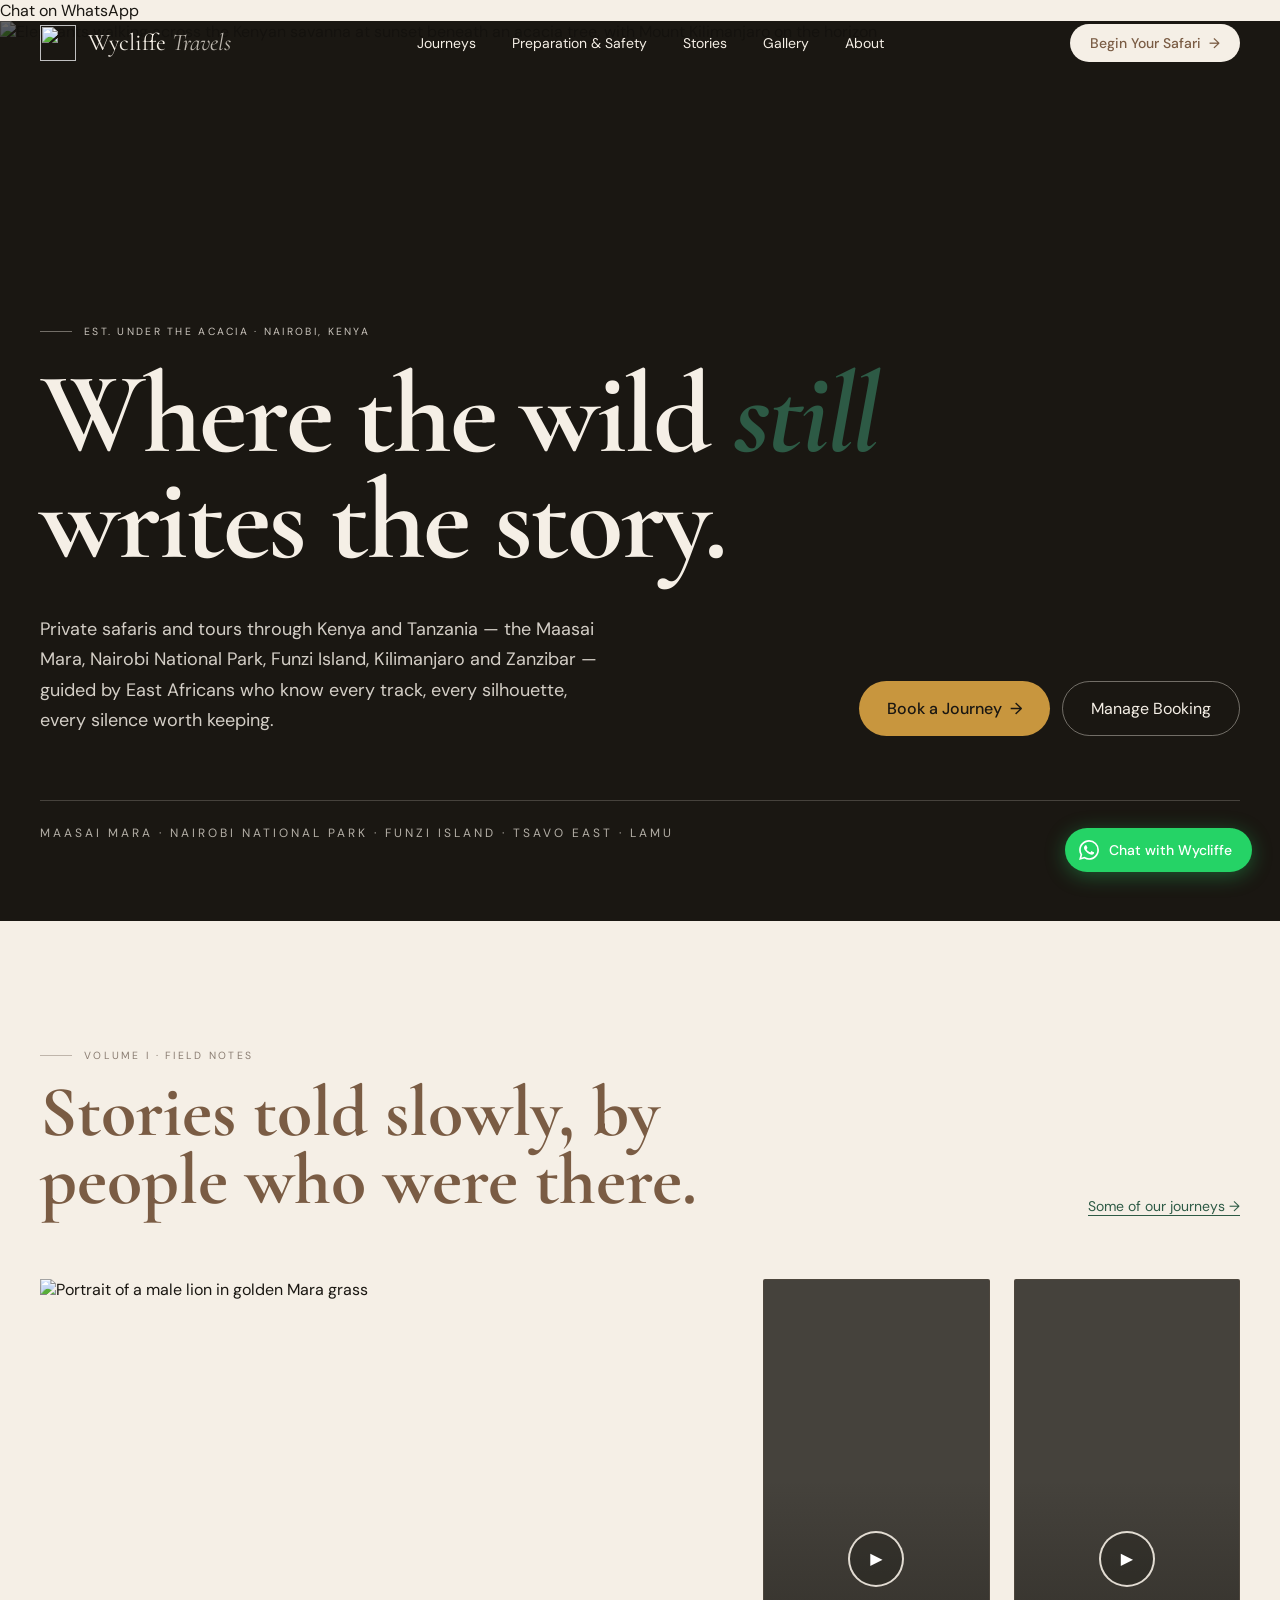
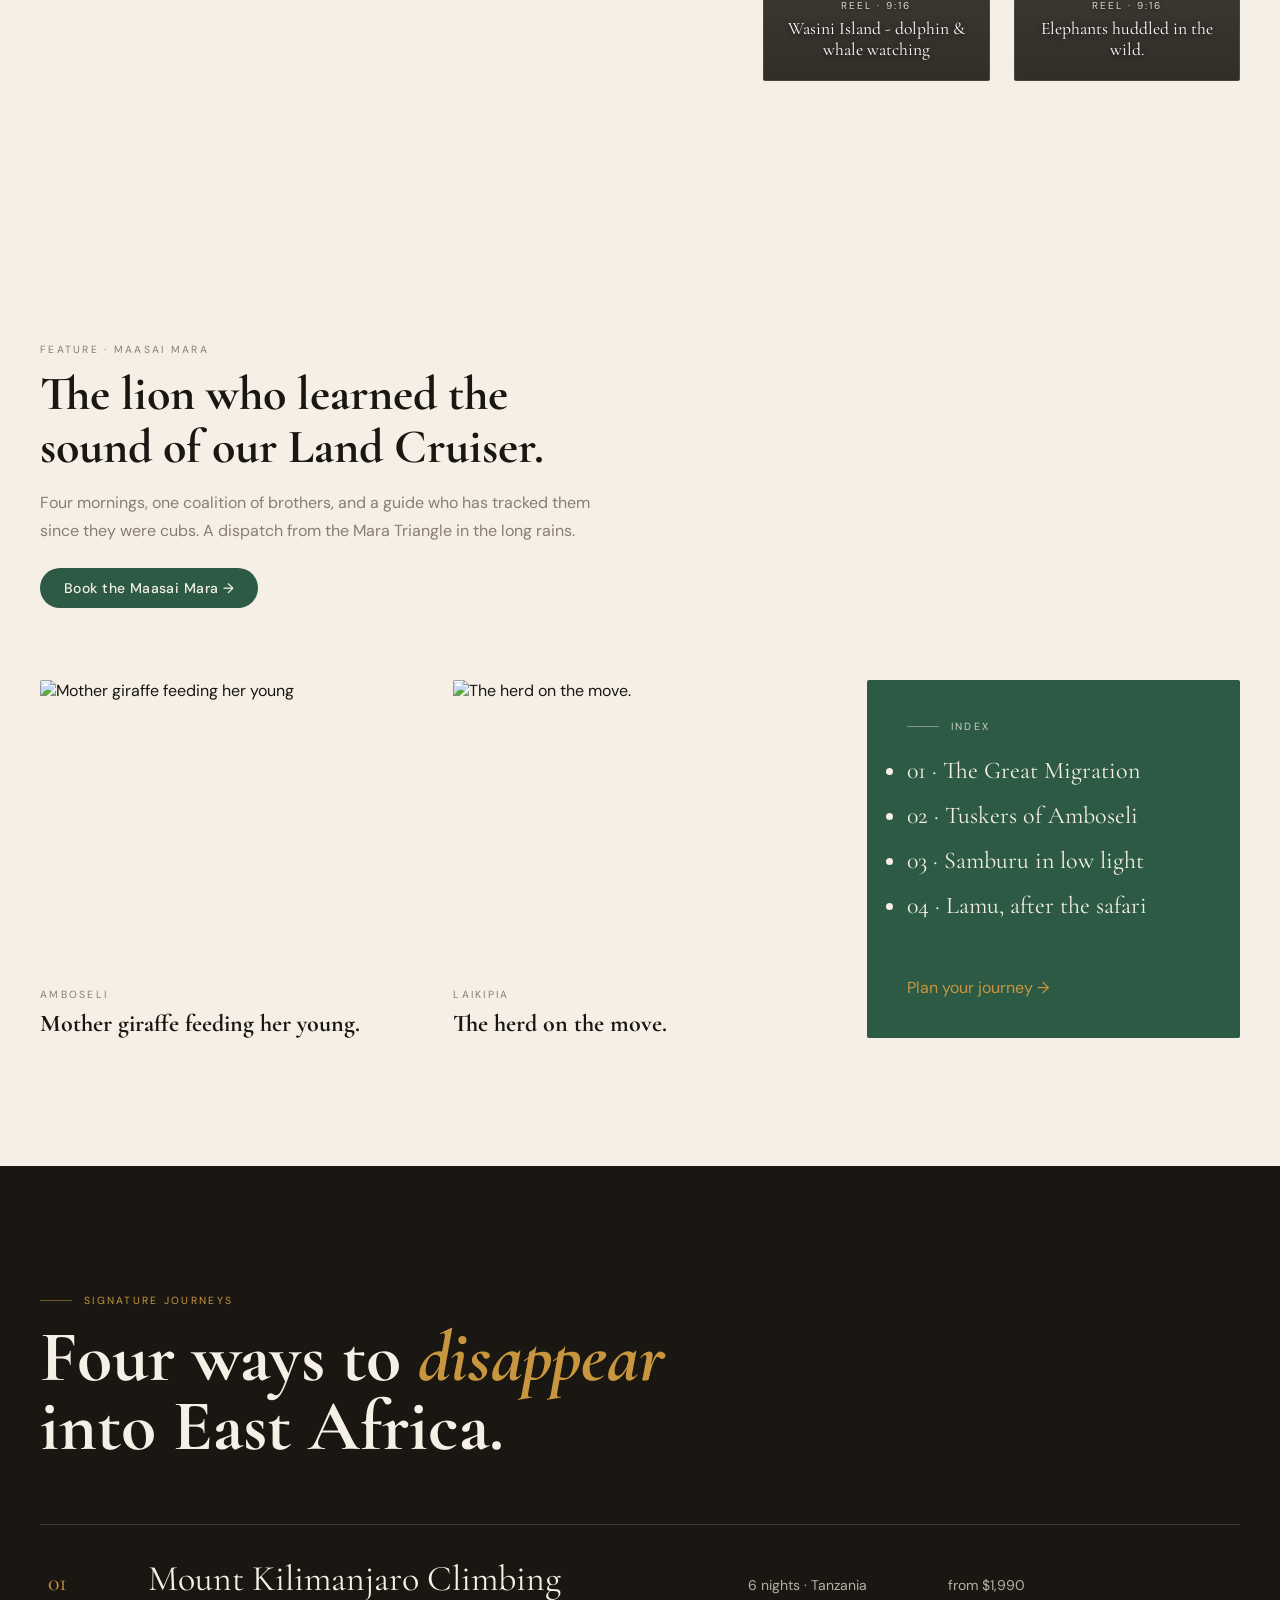
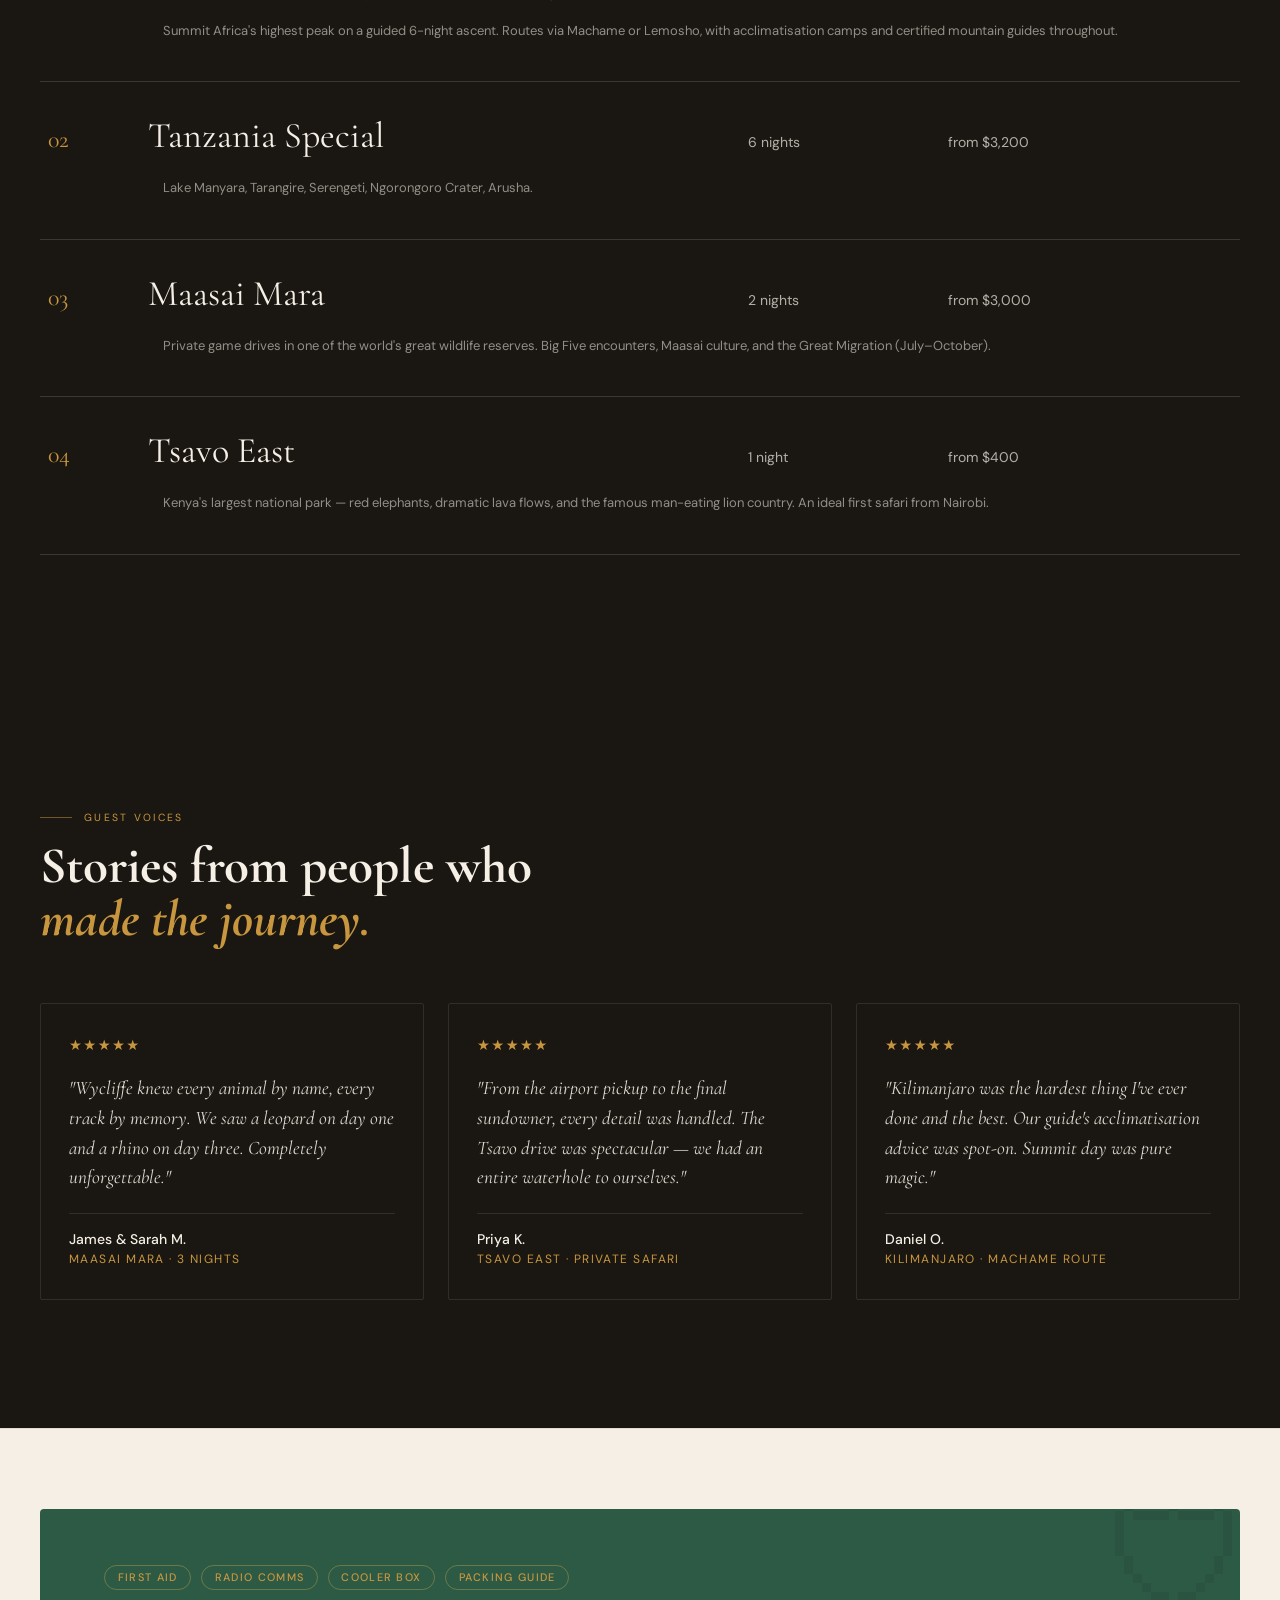
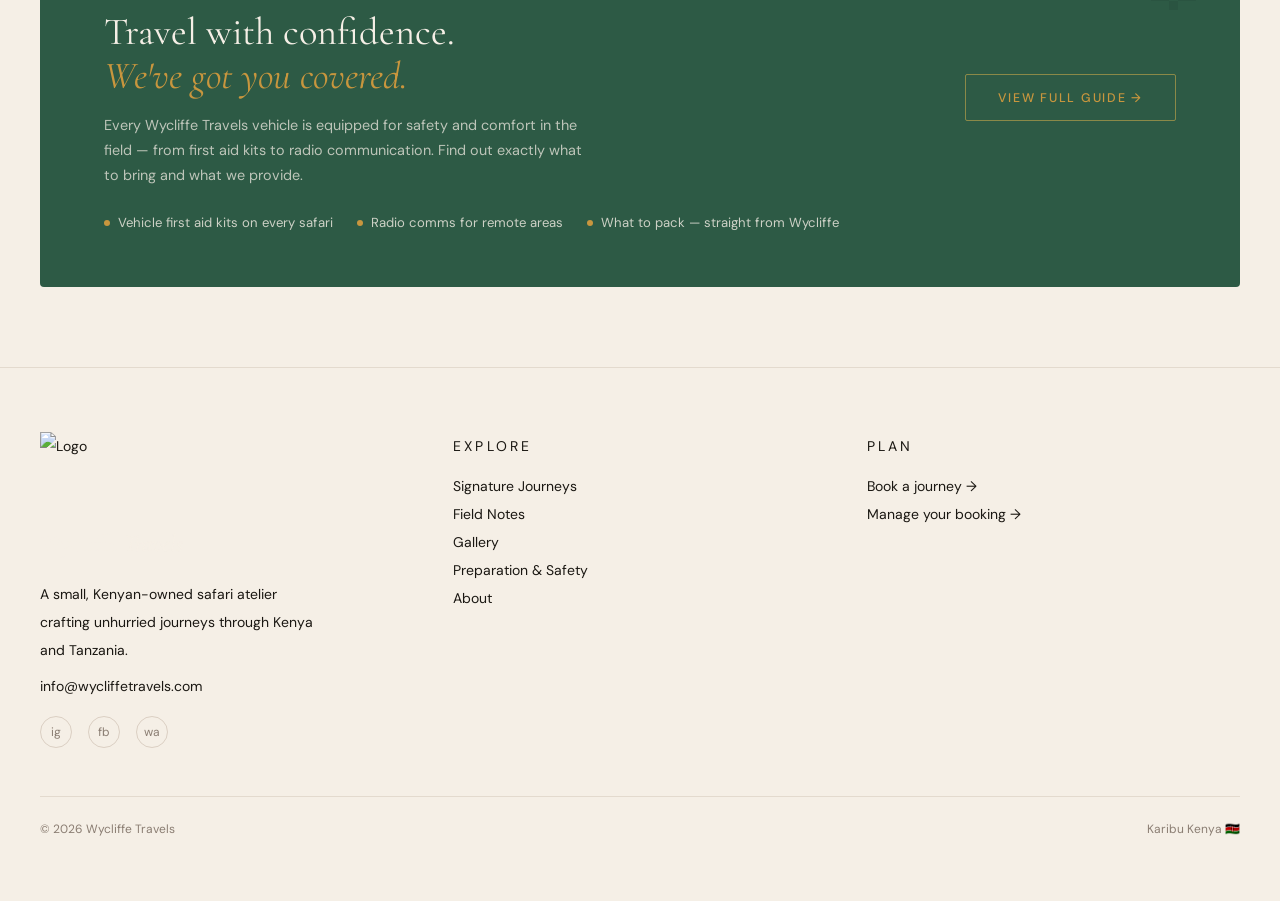
==== commit 392bb35a: "create.html: removed prices but kept tour information. index.html: removed link to manage booking pa" ====
--- a/index.html
+++ b/index.html
@@ -684,7 +684,7 @@
         <a href="#stories"  data-section="stories">Stories</a>
         <a href="./gallery.html" data-section="gallery">Gallery</a>
         <a href="#about"    data-section="about">About</a>
-        <a href="manage.html">Manage Booking</a>
+        <!--<a href="manage.html">Manage Booking</a>-->
       </nav>
 
       <a href="create.html" class="btn-header">
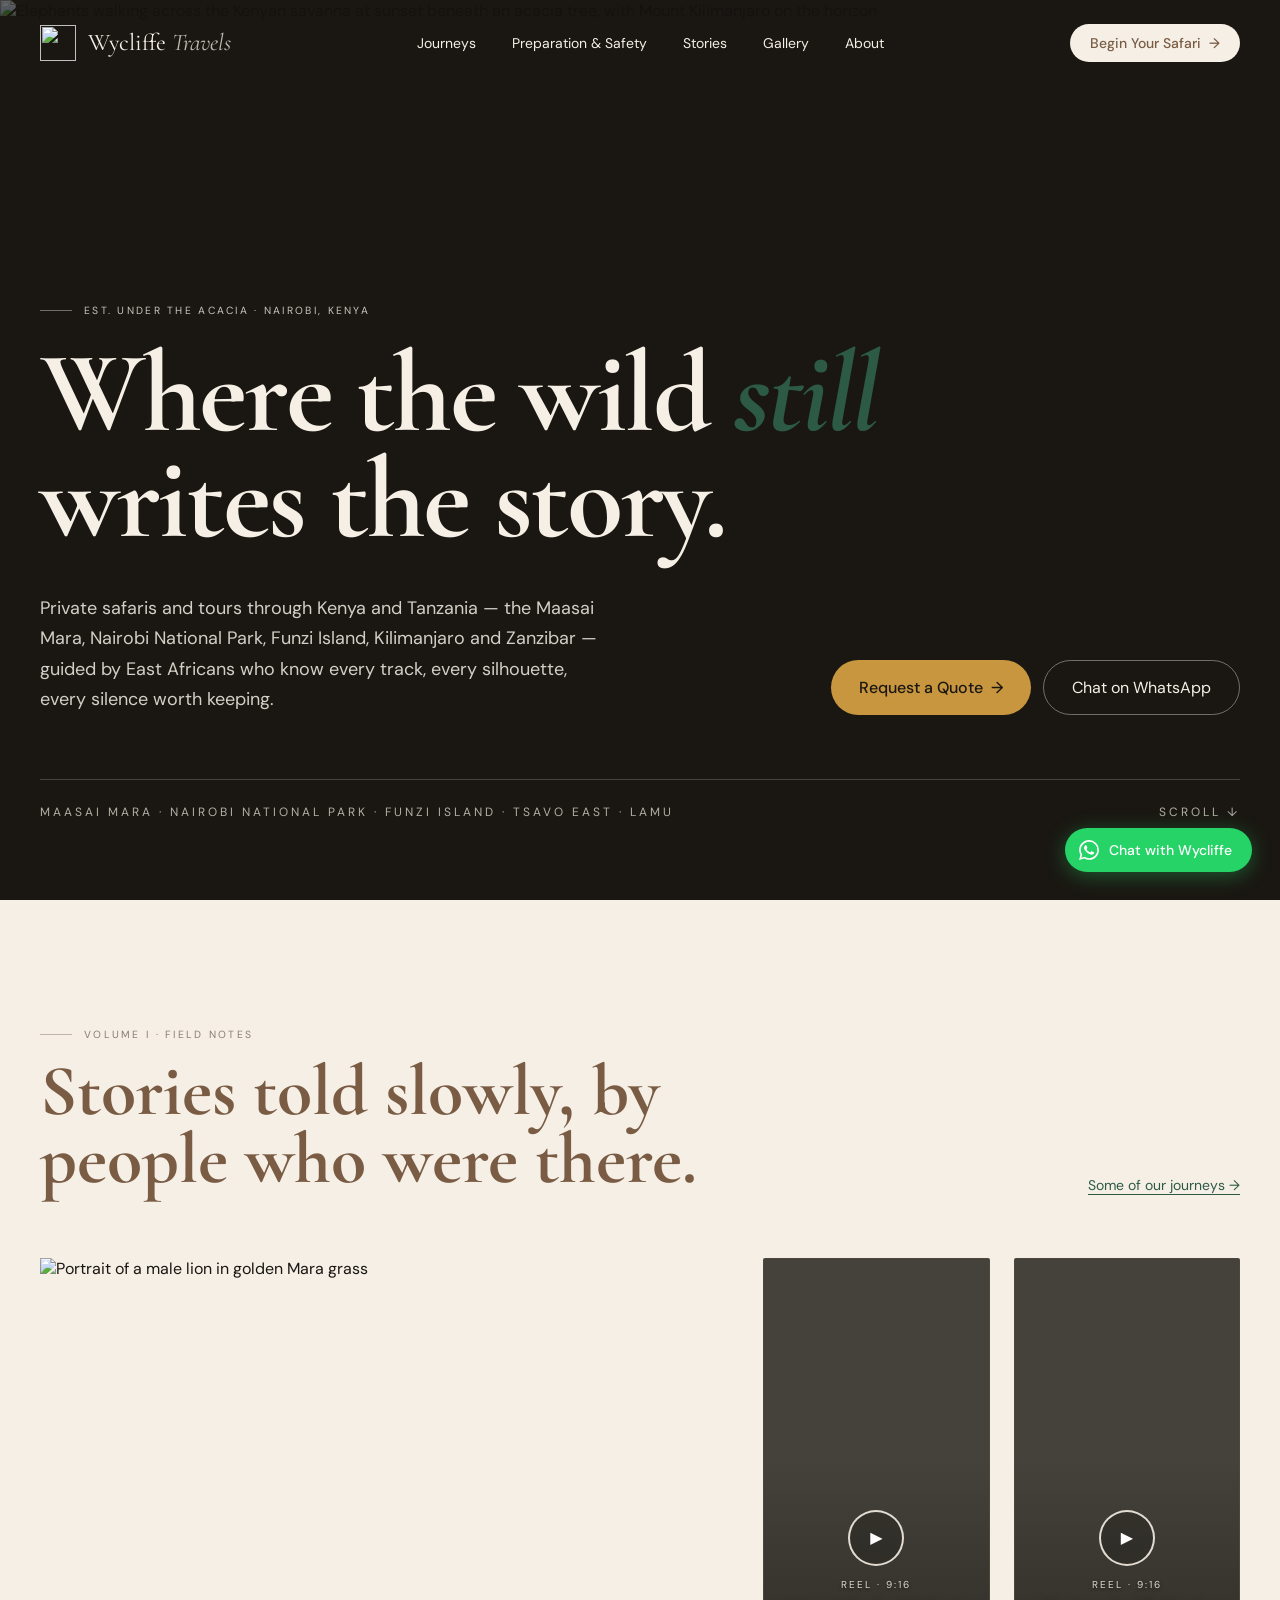
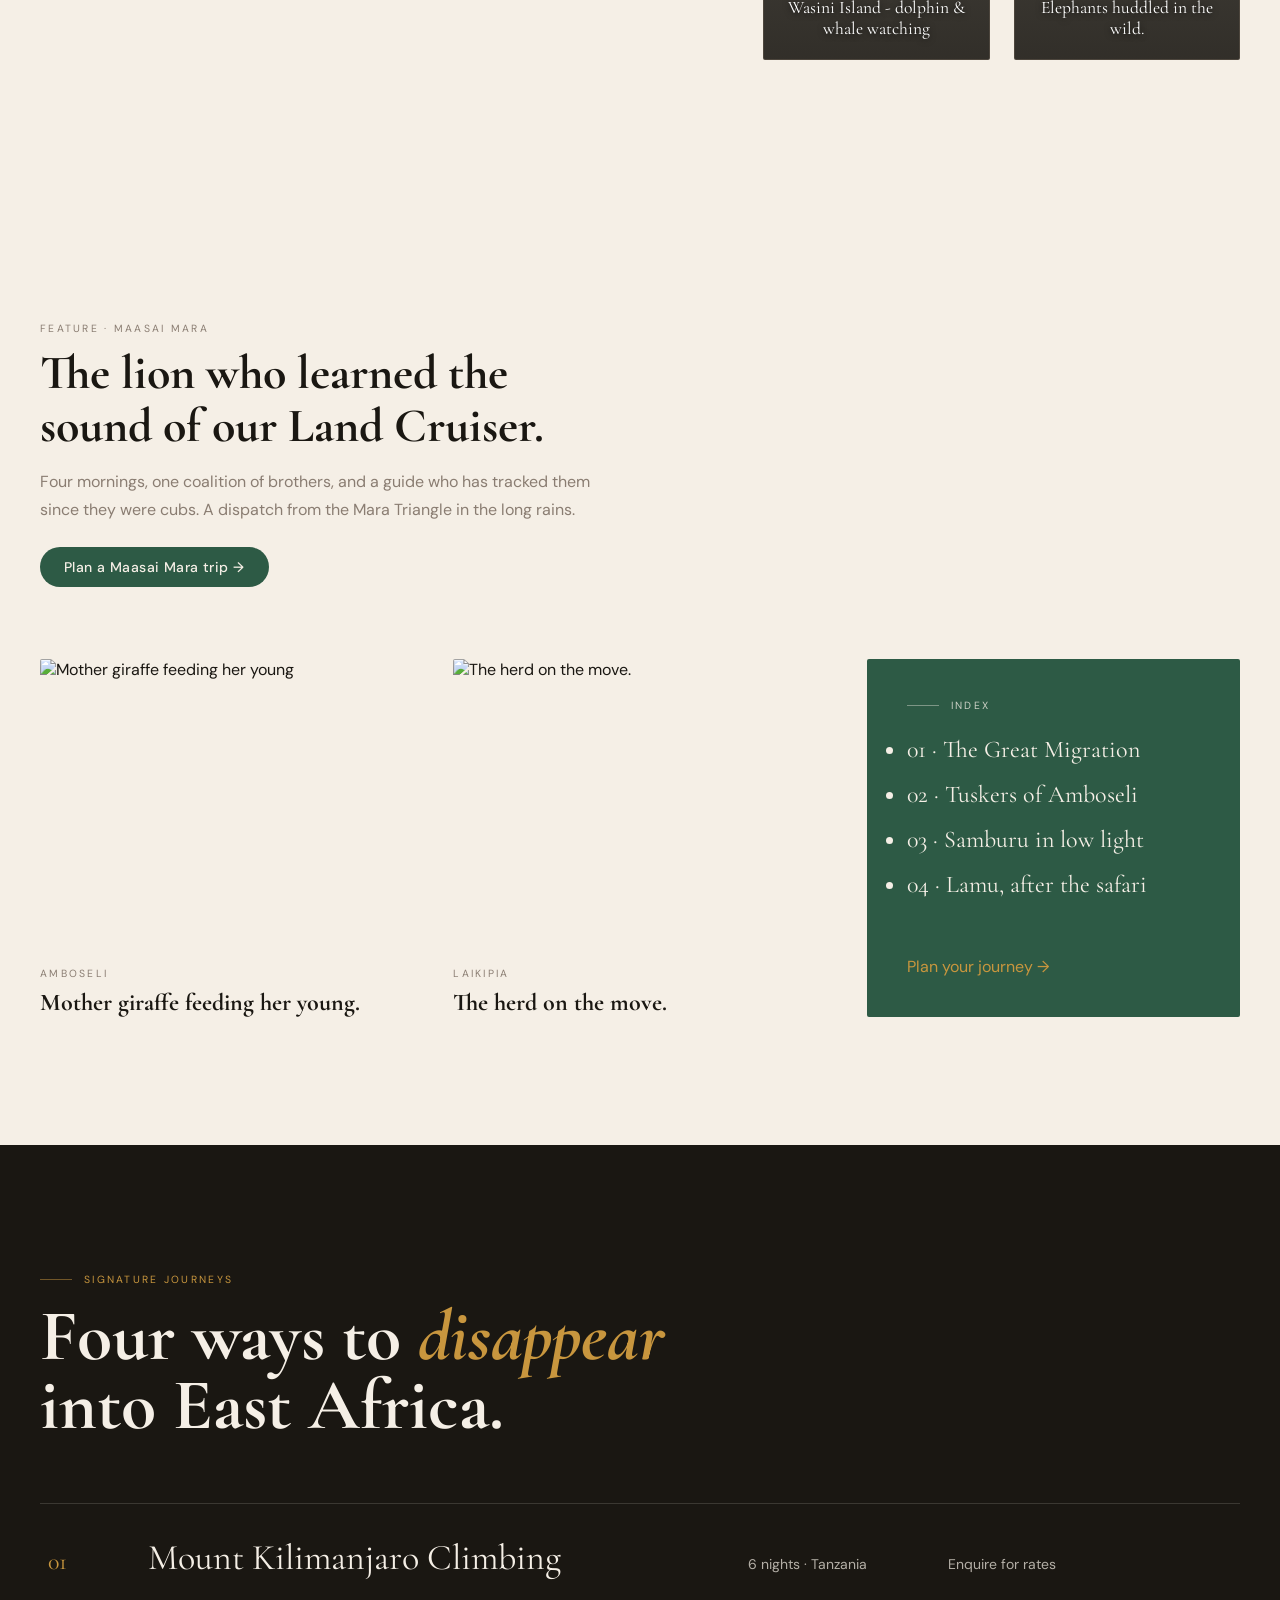
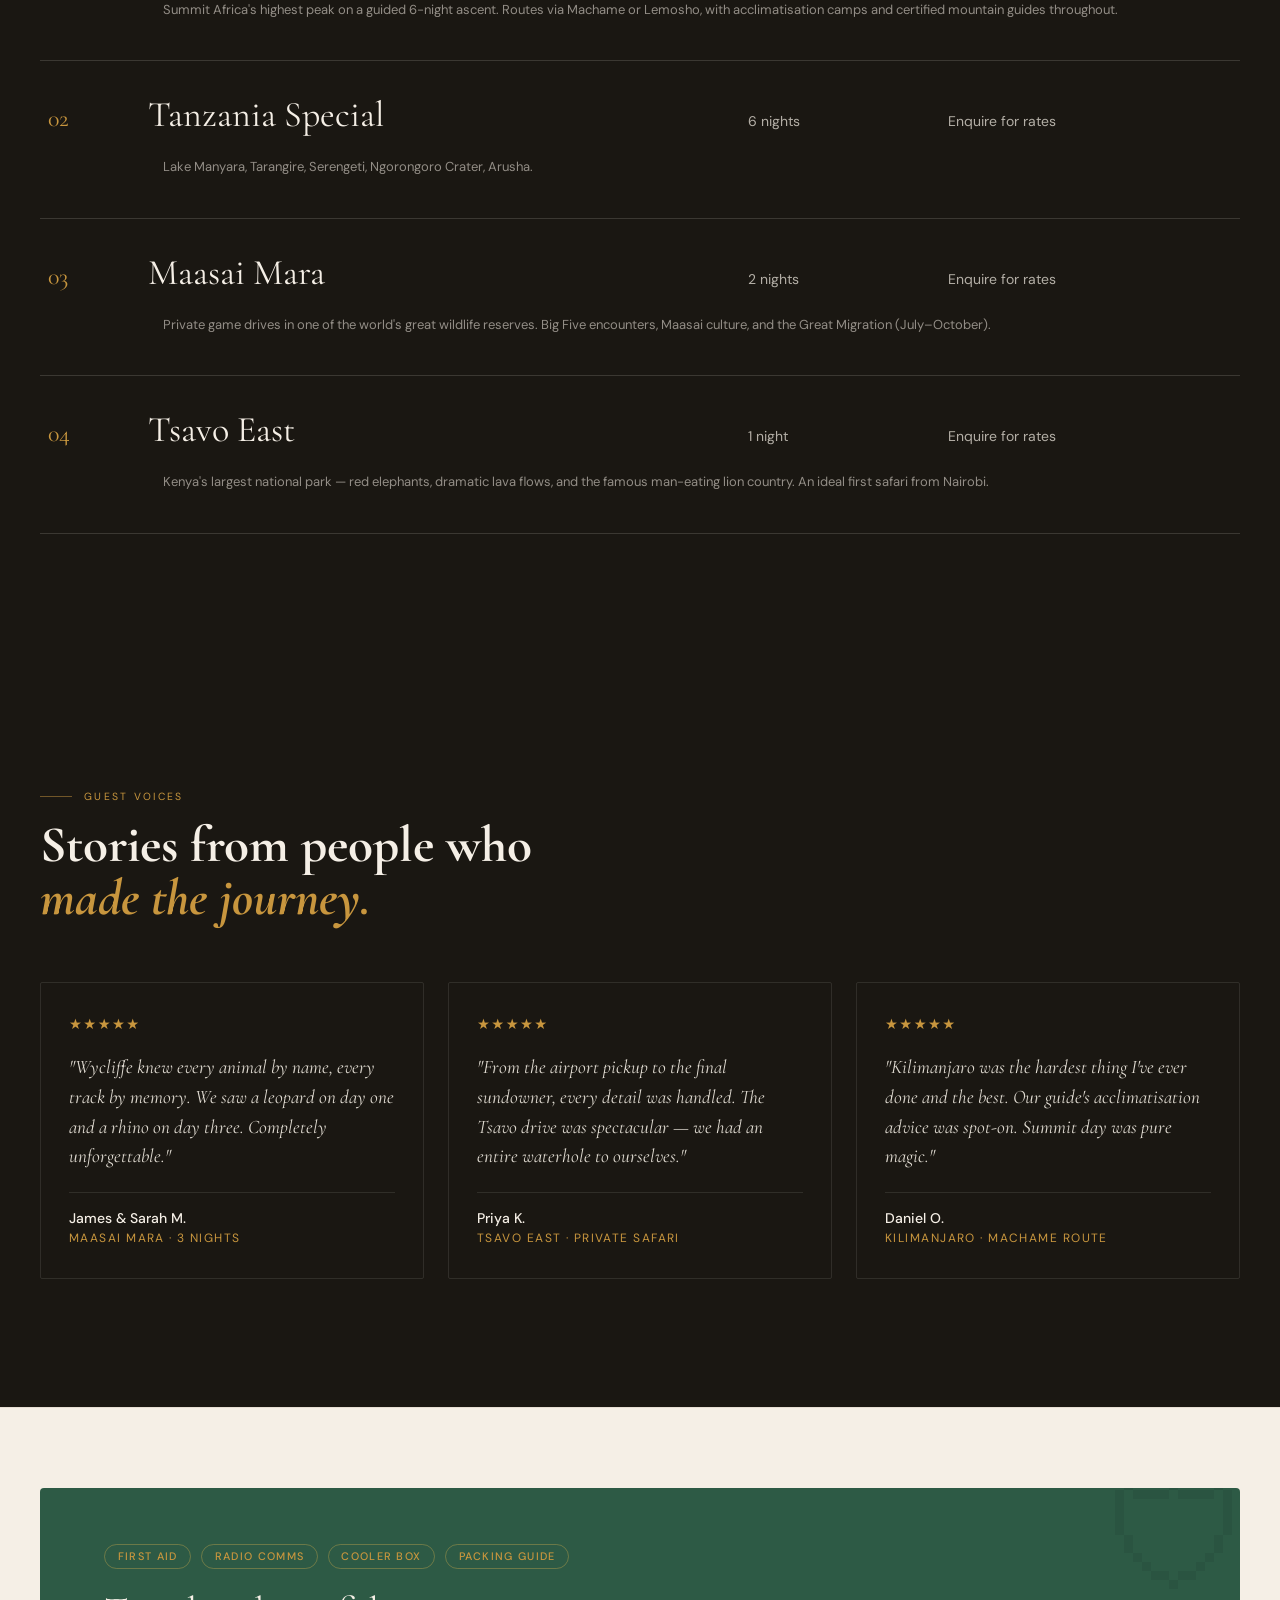
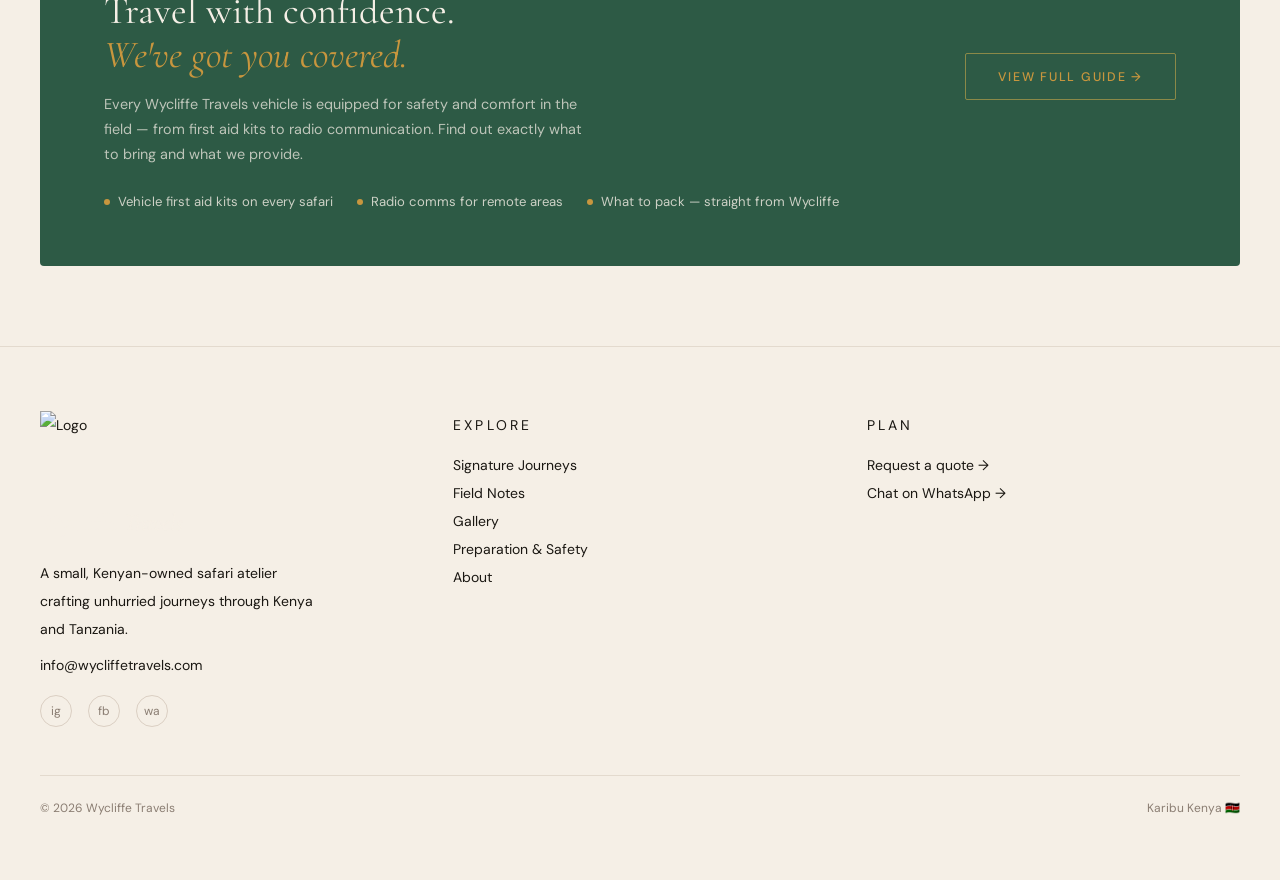
==== commit dbba6f91: "create.html: removed prices but kept tour information. index.html: removed link to manage booking pa" ====
--- a/index.html
+++ b/index.html
@@ -9,16 +9,6 @@
     gtag('js', new Date());
 
     gtag('config', 'G-4HZP8G01WP');
-  </script>
-  <a href="https://wa.me/1234567890" id="whatsapp-btn" target="_blank">Chat on WhatsApp</a>
-
-  <script>
-    document.getElementById('whatsapp-btn').addEventListener('click', function() {
-      gtag('event', 'whatsapp_click', {
-        event_category: 'engagement',
-        event_label: 'whatsapp_chat_button'
-      });
-    });
   </script>
   <meta charset="utf-8"/>
   <meta name="viewport" content="width=device-width, initial-scale=1"/>
@@ -703,7 +693,6 @@
       <a href="gallery.html">Gallery</a>
       <a href="safety.html">Preparation & Safety</a>
       <a href="#about">About</a>
-      <a href="manage.html">Manage Booking</a>
       <a href="create.html" style="color:var(--color-gold)">Begin Your Safari →</a>
     </nav>
   </header>
@@ -733,8 +722,8 @@
           Private safaris and tours through Kenya and Tanzania — the Maasai Mara, Nairobi National Park, Funzi Island, Kilimanjaro and Zanzibar — guided by East Africans who know every track, every silhouette, every silence worth keeping.
         </p>
         <div class="hero-ctas">
-          <a href="create.html" class="btn-primary">Book a Journey <span aria-hidden="true">→</span></a>
-          <a href="manage.html" class="btn-outline">Manage Booking</a>
+          <a href="create.html" class="btn-primary">Request a Quote <span aria-hidden="true">→</span></a>
+          <a href="https://wa.me/254724704711?text=Hi%20Wycliffe%2C%20I%27d%20like%20to%20enquire%20about%20a%20safari." class="btn-outline wa-track" target="_blank" rel="noopener">Chat on WhatsApp</a>
         </div>
       </div>
 
@@ -766,7 +755,7 @@
 
         <!-- Feature article -->
         <article class="article-feature reveal">
-          <a href="create.html?tour=maasai-mara" class="img-wrap" aria-label="Book the Maasai Mara journey">
+          <a href="create.html?tour=maasai-mara" class="img-wrap" aria-label="Plan the Maasai Mara journey">
             <img
                     src="/images/lion.jpg"
                     alt="Portrait of a male lion in golden Mara grass"
@@ -777,7 +766,7 @@
           <p class="eyebrow" style="margin-top:1.5rem;">Feature · Maasai Mara</p>
           <h3><a href="create.html?tour=maasai-mara" class="feature-headline-link">The lion who learned the sound of our Land Cruiser.</a></h3>
           <p class="desc">Four mornings, one coalition of brothers, and a guide who has tracked them since they were cubs. A dispatch from the Mara Triangle in the long rains.</p>
-          <a href="create.html?tour=maasai-mara" class="story-read-link">Book the Maasai Mara →</a>
+          <a href="create.html?tour=maasai-mara" class="story-read-link">Plan a Maasai Mara trip →</a>
         </article>
 
         <!-- Aside: reels + quote -->
@@ -875,7 +864,7 @@
           <div class="journey-num"><span>01</span></div>
           <div class="journey-name font-display">Mount Kilimanjaro Climbing</div>
           <div class="journey-nights">6 nights · Tanzania</div>
-          <div class="journey-price">from $1,990</div>
+          <div class="journey-price">Enquire for rates</div>
           <div class="journey-arrow">→</div>
           <p class="journey-desc">Summit Africa's highest peak on a guided 6-night ascent. Routes via Machame or Lemosho, with acclimatisation camps and certified mountain guides throughout.</p>
         </a>
@@ -884,7 +873,7 @@
           <div class="journey-num"><span>02</span></div>
           <div class="journey-name font-display">Tanzania Special</div>
           <div class="journey-nights">6 nights</div>
-          <div class="journey-price">from $3,200</div>
+          <div class="journey-price">Enquire for rates</div>
           <div class="journey-arrow">→</div>
           <p class="journey-desc">Lake Manyara, Tarangire, Serengeti, Ngorongoro Crater, Arusha.</p>
         </a>
@@ -893,7 +882,7 @@
           <div class="journey-num"><span>03</span></div>
           <div class="journey-name font-display">Maasai Mara</div>
           <div class="journey-nights">2 nights</div>
-          <div class="journey-price">from $3,000</div>
+          <div class="journey-price">Enquire for rates</div>
           <div class="journey-arrow">→</div>
           <p class="journey-desc">Private game drives in one of the world's great wildlife reserves. Big Five encounters, Maasai culture, and the Great Migration (July–October).</p>
         </a>
@@ -902,7 +891,7 @@
           <div class="journey-num"><span>04</span></div>
           <div class="journey-name font-display">Tsavo East</div>
           <div class="journey-nights">1 night</div>
-          <div class="journey-price">from $400</div>
+          <div class="journey-price">Enquire for rates</div>
           <div class="journey-arrow">→</div>
           <p class="journey-desc">Kenya's largest national park — red elephants, dramatic lava flows, and the famous man-eating lion country. An ideal first safari from Nairobi.</p>
         </a>
@@ -1008,8 +997,8 @@
 
         <div class="footer-col">
           <p class="eyebrow">Plan</p>
-          <a href="create.html">Book a journey →</a>
-          <a href="manage.html">Manage your booking →</a>
+          <a href="create.html">Request a quote →</a>
+          <a href="https://wa.me/254724704711" class="wa-track" target="_blank" rel="noopener">Chat on WhatsApp →</a>
         </div>
 
       </div>
@@ -1026,7 +1015,7 @@
 <!-- ── WHATSAPP FLOATING BUTTON ── -->
 <a
   href="https://wa.me/254724704711?text=Hi%20Wycliffe%2C%20I%27d%20like%20to%20enquire%20about%20a%20safari."
-  class="whatsapp-fab"
+  class="whatsapp-fab wa-track"
   target="_blank"
   rel="noopener"
   aria-label="Chat on WhatsApp"
@@ -1123,7 +1112,21 @@
   });
 
   /* ─────────────────────────────────────────────────────────────────
-     5. SCROLL-REVEAL — fades in .reveal and .reveal-stagger elements
+     5. WHATSAPP CLICK TRACKING (Google Analytics)
+  ───────────────────────────────────────────────────────────────── */
+  document.querySelectorAll('.wa-track, .footer-social a[aria-label="WhatsApp"]').forEach(link => {
+    link.addEventListener('click', () => {
+      if (typeof gtag === 'function') {
+        gtag('event', 'whatsapp_click', {
+          event_category: 'engagement',
+          event_label: link.classList.contains('whatsapp-fab') ? 'whatsapp_float_button' : 'whatsapp_link'
+        });
+      }
+    });
+  });
+
+  /* ─────────────────────────────────────────────────────────────────
+     6. SCROLL-REVEAL — fades in .reveal and .reveal-stagger elements
   ───────────────────────────────────────────────────────────────── */
   const revealEls = document.querySelectorAll('.reveal, .reveal-stagger');
 
